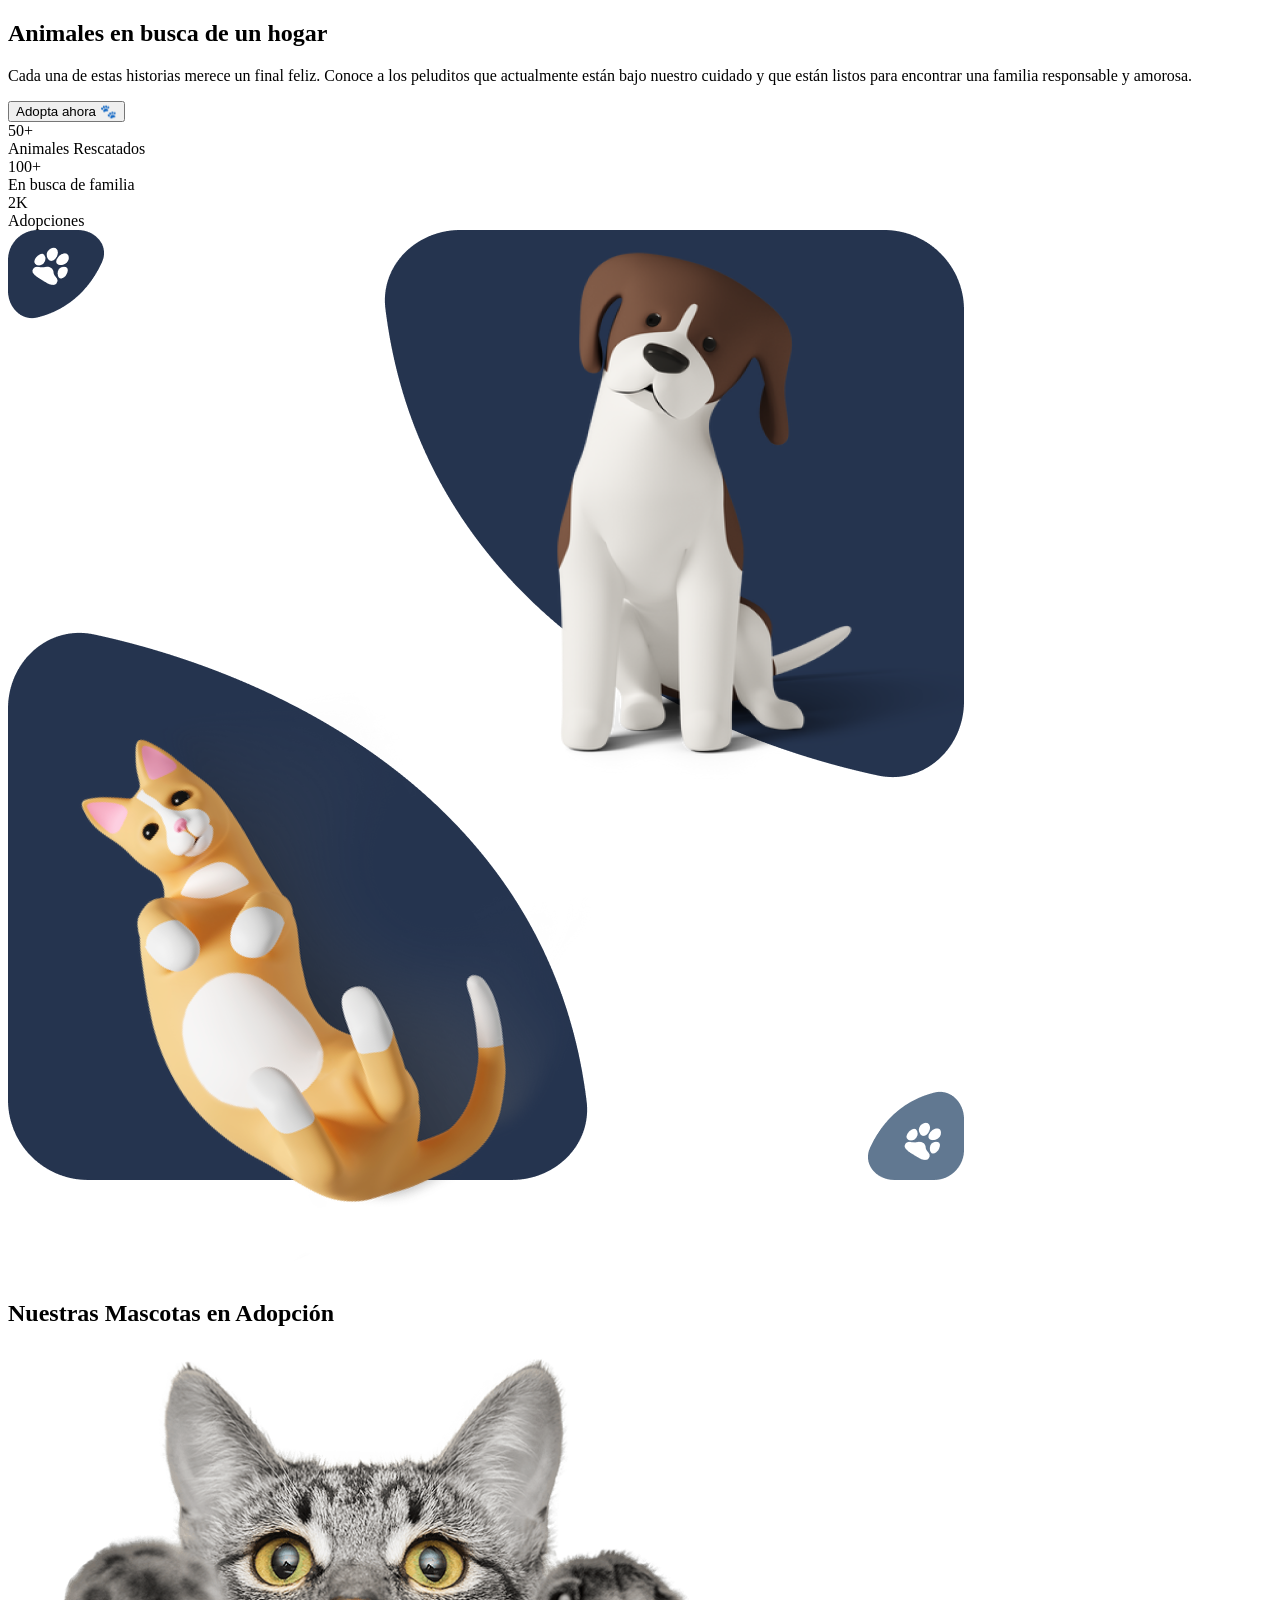
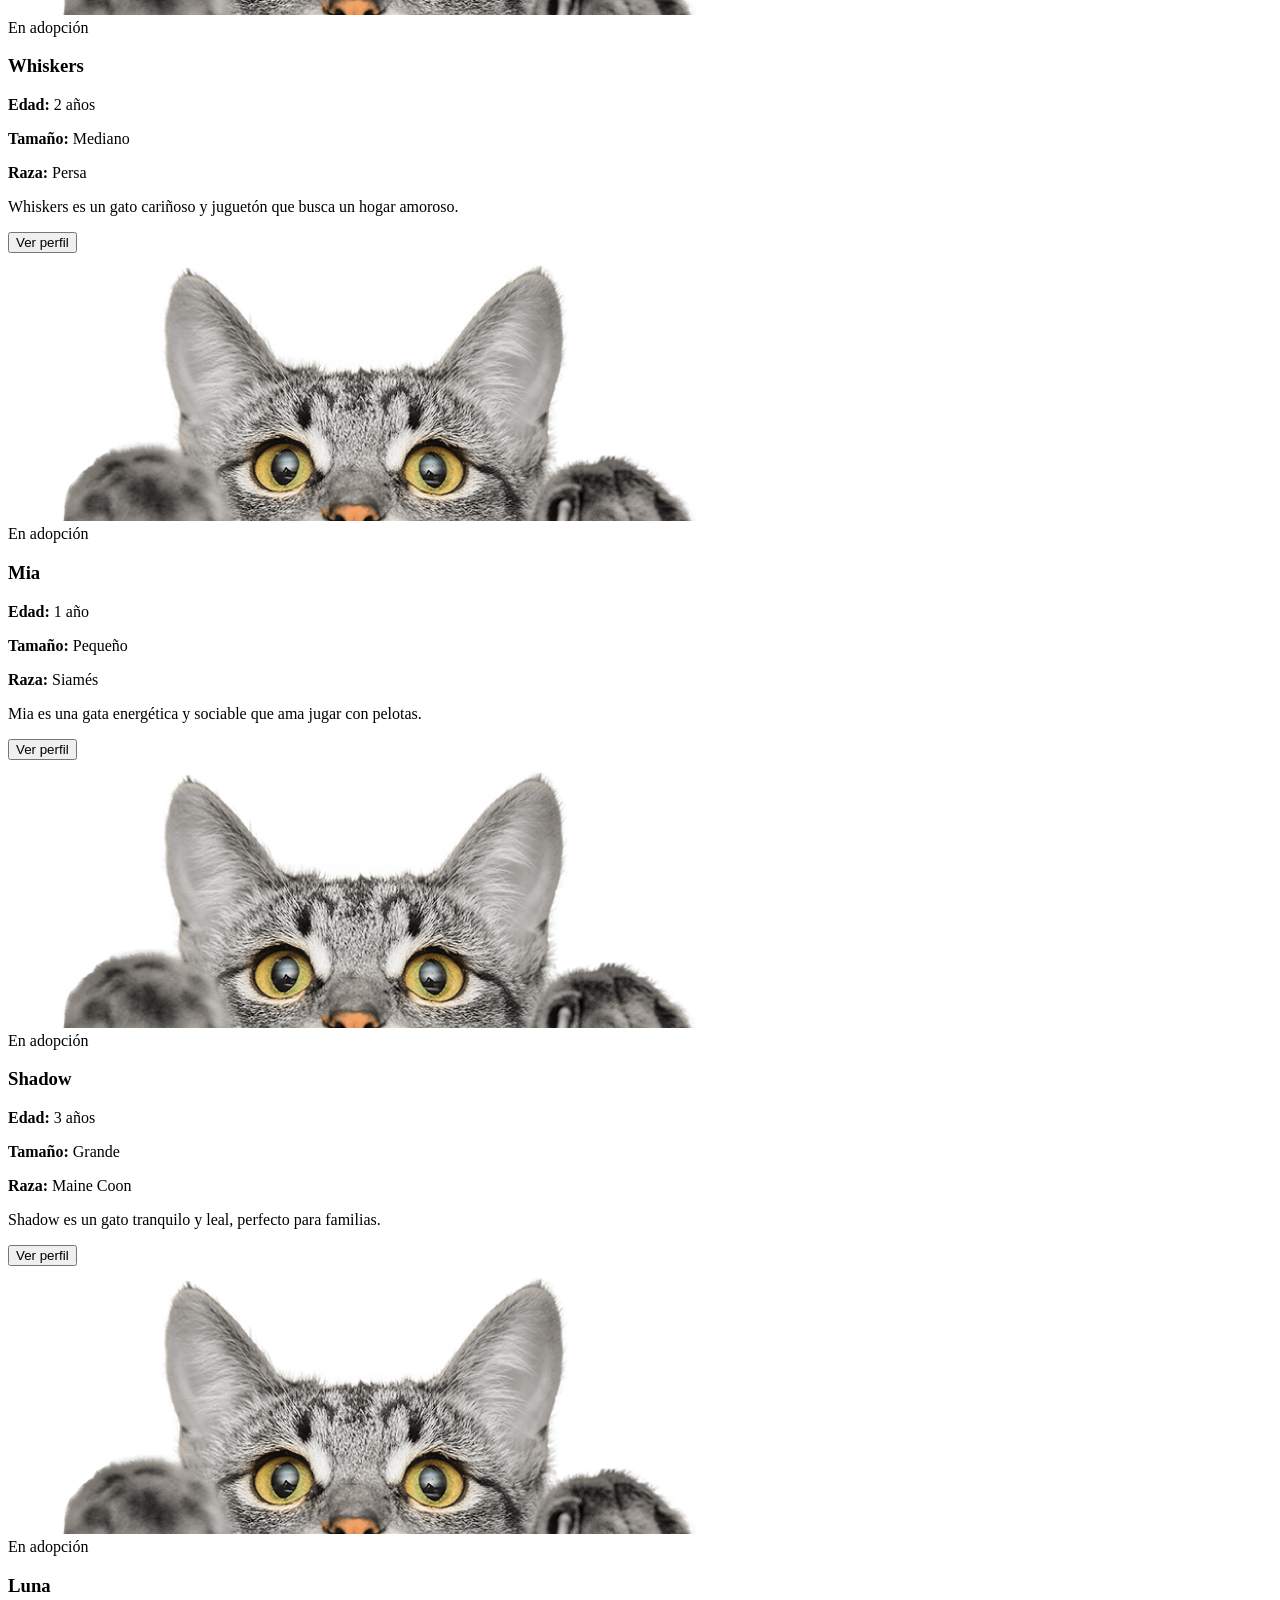
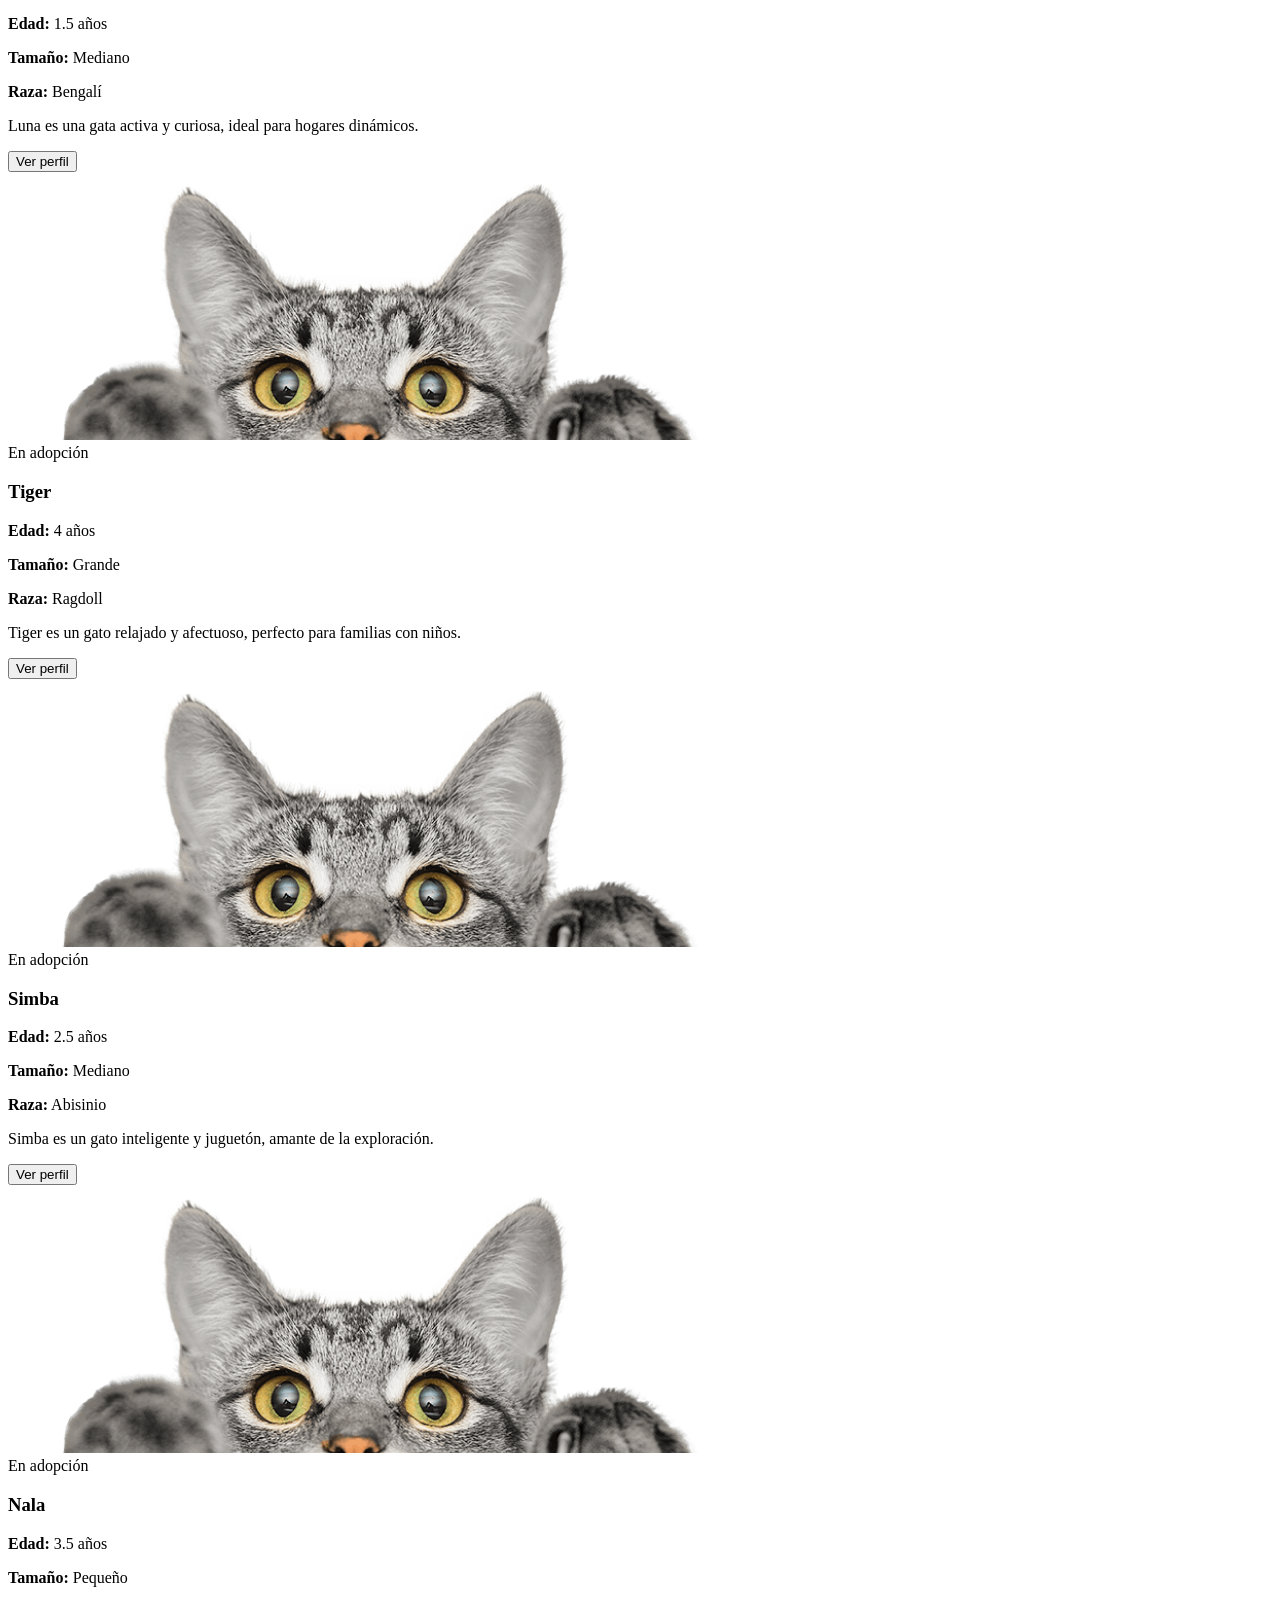
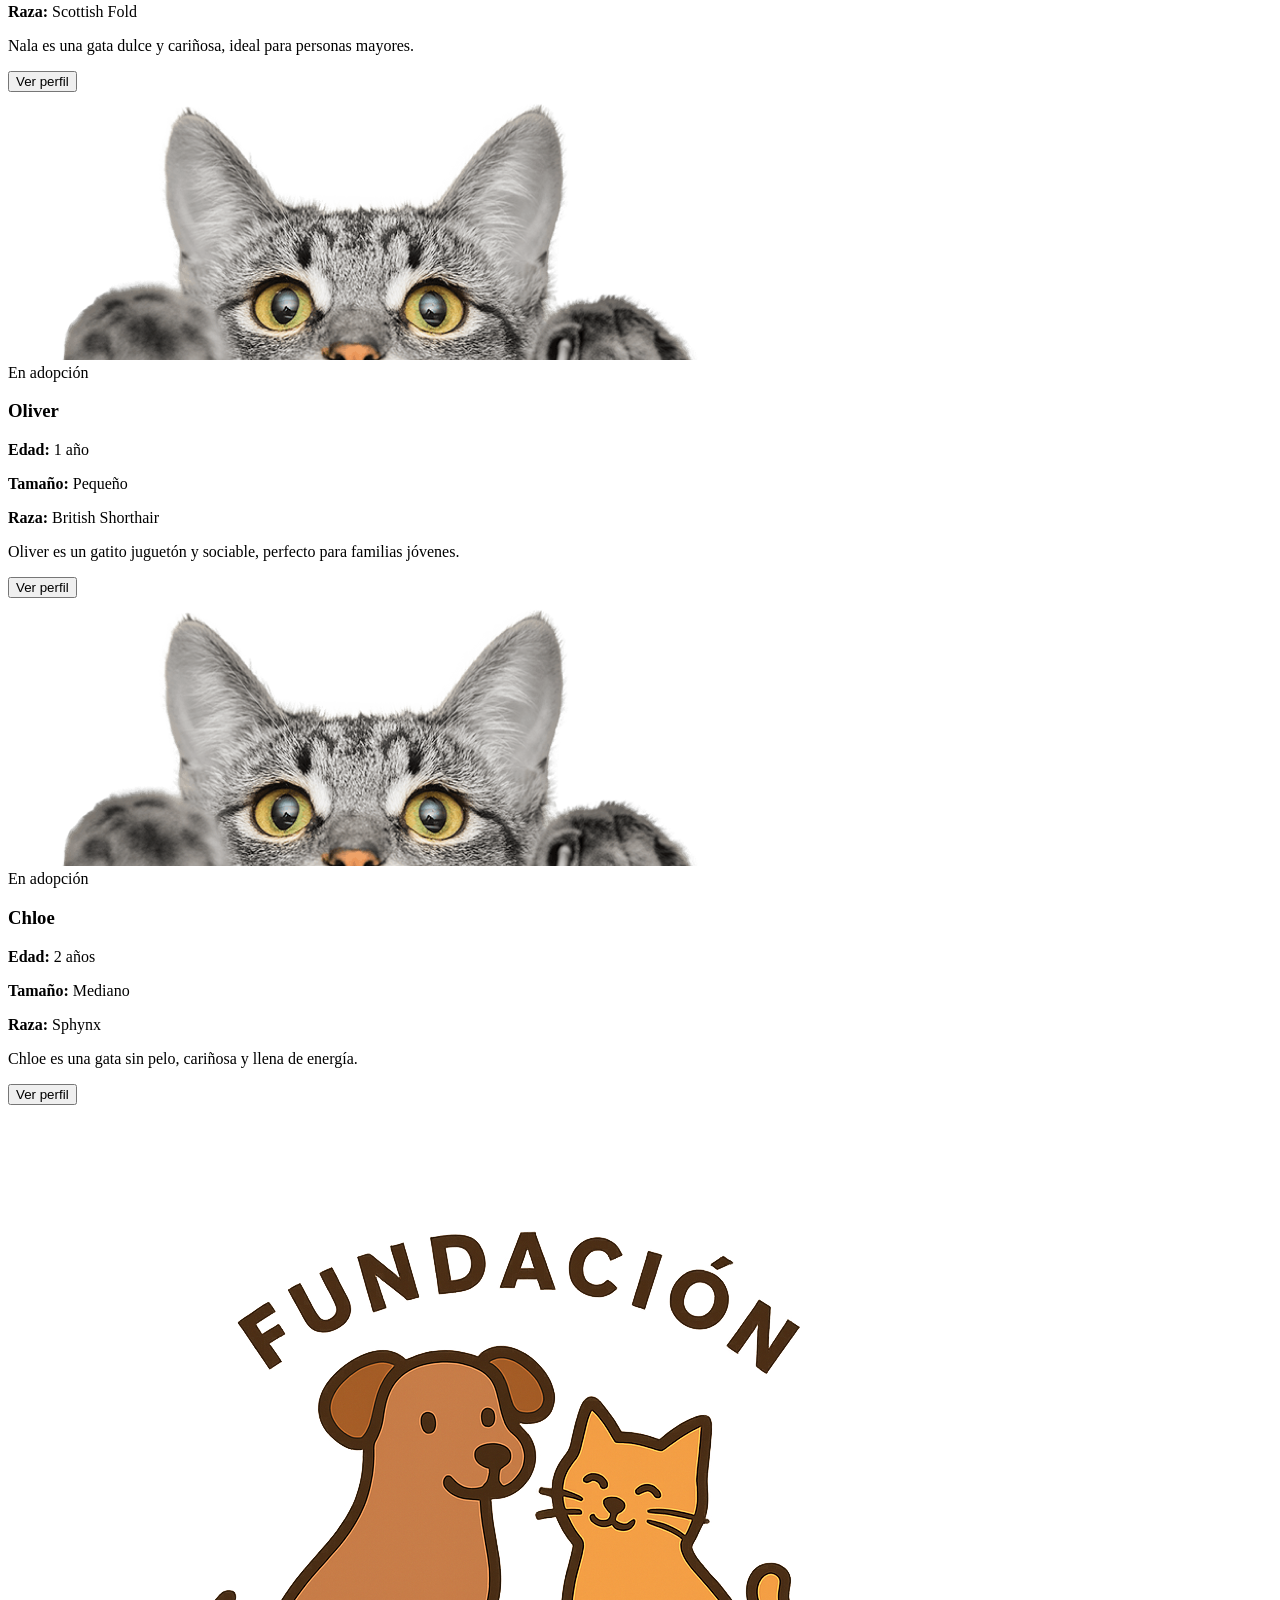
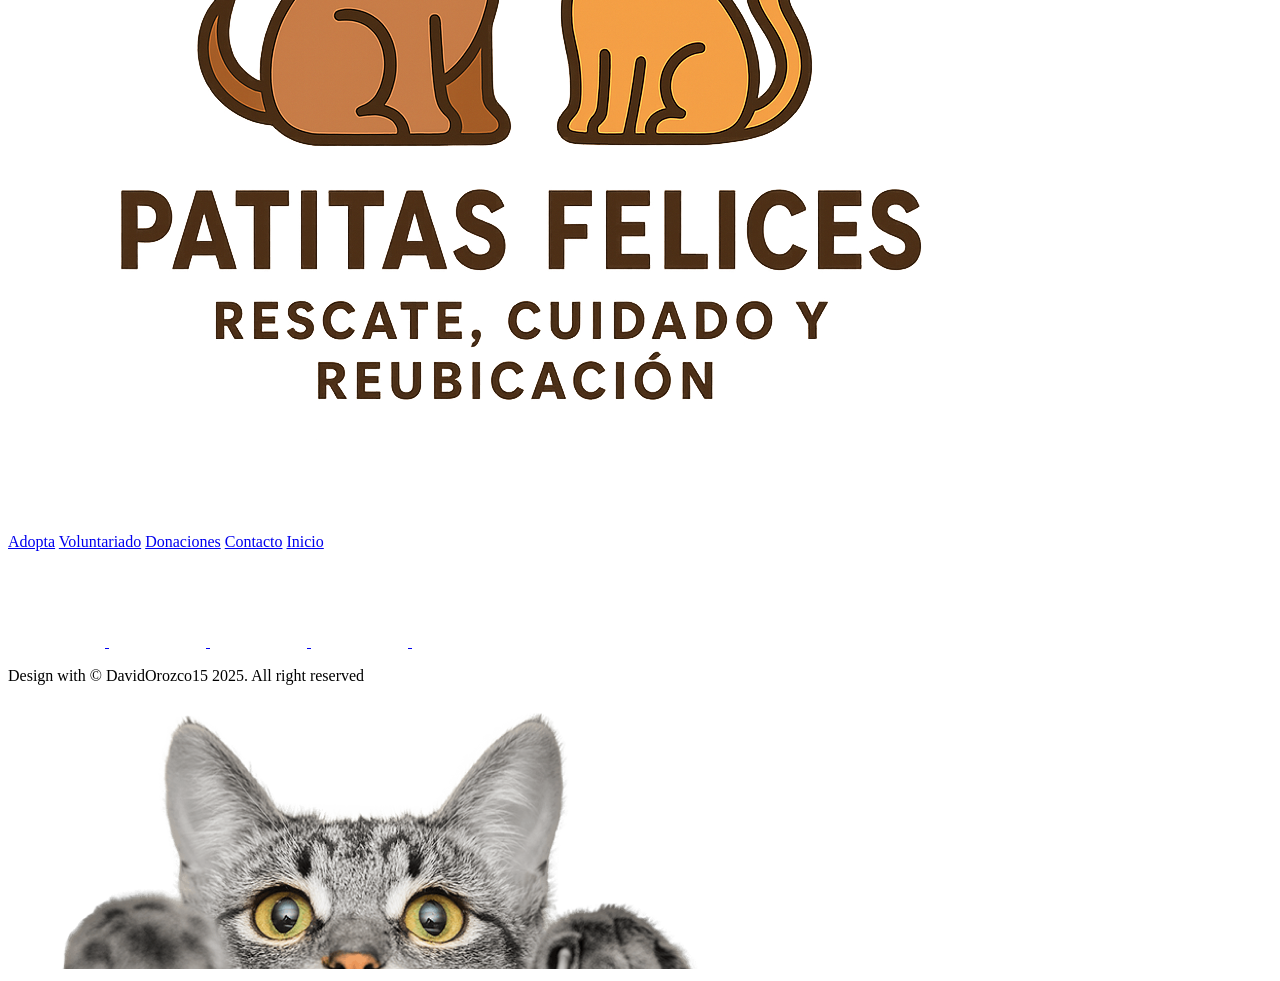
==== catalogo.html @ d8692f2d "feat: se realizo el catalogo.html" ====
<!DOCTYPE html>
<html lang="es">
<head>
    <meta charset="UTF-8">
    <meta name="viewport" content="width=device-width, initial-scale=1.0">
    <title>Catálogo de Mascotas - Patitas Felices</title>
    <link rel="preconnect" href="https://fonts.googleapis.com">
    <link rel="preconnect" href="https://fonts.gstatic.com" crossorigin>
    <link href="https://fonts.googleapis.com/css2?family=Luckiest+Guy&family=Raleway:wght@400;500;600;700&display=swap" rel="stylesheet">
    <link rel="stylesheet" href="css/catalogo.css">
    <link rel="stylesheet" href="css/tablet.css">
    <link rel="stylesheet" href="css/celular.css">
</head>
<body>
    <!-- CONTENIDO PRINCIPAL -->
    <main>
        <!-- SECCION INTRODUCTORIA -->
        <section class="seccion-intro">
            <div class="intro-container">
                <div class="intro-columna">
                    <h1>Animales en busca de un hogar</h1>
                    <p>Cada una de estas historias merece un final feliz. Conoce a los peluditos que actualmente están bajo nuestro cuidado y que están listos para encontrar una familia responsable y amorosa.</p>
                    <button class="btn-adoptar-ahora">Adopta ahora 🐾</button>
                    <div class="estadisticas">
                        <div class="estadistica">
                            <div class="numero">50+</div>
                            <div class="descripcion">Animales Rescatados</div>
                        </div>
                        <div class="estadistica">
                            <div class="numero">100+</div>
                            <div class="descripcion">En busca de familia</div>
                        </div>
                        <div class="estadistica">
                            <div class="numero">2K</div>
                            <div class="descripcion">Adopciones</div>
                        </div>
                    </div>
                </div>
                <div class="intro-columna">
                    <img src="img/gato-perro.png" alt="Gato y Perro">
                </div>
            </div>
        </section>

        <section class="seccion-catalogo">
            <div class="catalogo-container">
                <h1>Nuestras Mascotas en Adopción</h1>
                <div class="catalogo-grid">
                    <!-- Mascota 1 -->
                    <div class="mascota-card">
                        <div class="mascota-imagen">
                            <img src="img/gato-asomado.png" alt="Gato 1">
                            <div class="estado-adopcion">En adopción</div>
                        </div>
                        <div class="mascota-info">
                            <h3>Whiskers</h3>
                            <p><strong>Edad:</strong> 2 años</p>
                            <p><strong>Tamaño:</strong> Mediano</p>
                            <p><strong>Raza:</strong> Persa</p>
                            <p>Whiskers es un gato cariñoso y juguetón que busca un hogar amoroso.</p>
                            <button class="btn-adoptar">Ver perfil</button>
                        </div>
                    </div>
                    <!-- Mascota 2 -->
                    <div class="mascota-card">
                        <div class="mascota-imagen">
                            <img src="img/gato-asomado.png" alt="Gato 2">
                            <div class="estado-adopcion">En adopción</div>
                        </div>
                        <div class="mascota-info">
                            <h3>Mia</h3>
                            <p><strong>Edad:</strong> 1 año</p>
                            <p><strong>Tamaño:</strong> Pequeño</p>
                            <p><strong>Raza:</strong> Siamés</p>
                            <p>Mia es una gata energética y sociable que ama jugar con pelotas.</p>
                            <button class="btn-adoptar">Ver perfil</button>
                        </div>
                    </div>
                    <!-- Mascota 3 -->
                    <div class="mascota-card">
                        <div class="mascota-imagen">
                            <img src="img/gato-asomado.png" alt="Gato 3">
                            <div class="estado-adopcion">En adopción</div>
                        </div>
                        <div class="mascota-info">
                            <h3>Shadow</h3>
                            <p><strong>Edad:</strong> 3 años</p>
                            <p><strong>Tamaño:</strong> Grande</p>
                            <p><strong>Raza:</strong> Maine Coon</p>
                            <p>Shadow es un gato tranquilo y leal, perfecto para familias.</p>
                            <button class="btn-adoptar">Ver perfil</button>
                        </div>
                    </div>
                    <!-- Mascota 4 -->
                    <div class="mascota-card">
                        <div class="mascota-imagen">
                            <img src="img/gato-asomado.png" alt="Gato 4">
                            <div class="estado-adopcion">En adopción</div>
                        </div>
                        <div class="mascota-info">
                            <h3>Luna</h3>
                            <p><strong>Edad:</strong> 1.5 años</p>
                            <p><strong>Tamaño:</strong> Mediano</p>
                            <p><strong>Raza:</strong> Bengalí</p>
                            <p>Luna es una gata activa y curiosa, ideal para hogares dinámicos.</p>
                            <button class="btn-adoptar">Ver perfil</button>
                        </div>
                    </div>
                    <!-- Mascota 5 -->
                    <div class="mascota-card">
                        <div class="mascota-imagen">
                            <img src="img/gato-asomado.png" alt="Gato 5">
                            <div class="estado-adopcion">En adopción</div>
                        </div>
                        <div class="mascota-info">
                            <h3>Tiger</h3>
                            <p><strong>Edad:</strong> 4 años</p>
                            <p><strong>Tamaño:</strong> Grande</p>
                            <p><strong>Raza:</strong> Ragdoll</p>
                            <p>Tiger es un gato relajado y afectuoso, perfecto para familias con niños.</p>
                            <button class="btn-adoptar">Ver perfil</button>
                        </div>
                    </div>
                    <!-- Mascota 6 -->
                    <div class="mascota-card">
                        <div class="mascota-imagen">
                            <img src="img/gato-asomado.png" alt="Gato 6">
                            <div class="estado-adopcion">En adopción</div>
                        </div>
                        <div class="mascota-info">
                            <h3>Simba</h3>
                            <p><strong>Edad:</strong> 2.5 años</p>
                            <p><strong>Tamaño:</strong> Mediano</p>
                            <p><strong>Raza:</strong> Abisinio</p>
                            <p>Simba es un gato inteligente y juguetón, amante de la exploración.</p>
                            <button class="btn-adoptar">Ver perfil</button>
                        </div>
                    </div>
                    <!-- Mascota 7 -->
                    <div class="mascota-card">
                        <div class="mascota-imagen">
                            <img src="img/gato-asomado.png" alt="Gato 7">
                            <div class="estado-adopcion">En adopción</div>
                        </div>
                        <div class="mascota-info">
                            <h3>Nala</h3>
                            <p><strong>Edad:</strong> 3.5 años</p>
                            <p><strong>Tamaño:</strong> Pequeño</p>
                            <p><strong>Raza:</strong> Scottish Fold</p>
                            <p>Nala es una gata dulce y cariñosa, ideal para personas mayores.</p>
                            <button class="btn-adoptar">Ver perfil</button>
                        </div>
                    </div>
                    <!-- Mascota 8 -->
                    <div class="mascota-card">
                        <div class="mascota-imagen">
                            <img src="img/gato-asomado.png" alt="Gato 8">
                            <div class="estado-adopcion">En adopción</div>
                        </div>
                        <div class="mascota-info">
                            <h3>Oliver</h3>
                            <p><strong>Edad:</strong> 1 año</p>
                            <p><strong>Tamaño:</strong> Pequeño</p>
                            <p><strong>Raza:</strong> British Shorthair</p>
                            <p>Oliver es un gatito juguetón y sociable, perfecto para familias jóvenes.</p>
                            <button class="btn-adoptar">Ver perfil</button>
                        </div>
                    </div>
                    <!-- Mascota 9 -->
                    <div class="mascota-card">
                        <div class="mascota-imagen">
                            <img src="img/gato-asomado.png" alt="Gato 9">
                            <div class="estado-adopcion">En adopción</div>
                        </div>
                        <div class="mascota-info">
                            <h3>Chloe</h3>
                            <p><strong>Edad:</strong> 2 años</p>
                            <p><strong>Tamaño:</strong> Mediano</p>
                            <p><strong>Raza:</strong> Sphynx</p>
                            <p>Chloe es una gata sin pelo, cariñosa y llena de energía.</p>
                            <button class="btn-adoptar">Ver perfil</button>
                        </div>
                    </div>
                    <!-- Más mascotas pueden agregarse aquí -->
                </div>
            </div>
        </section>
    </main>

    <footer class="footer">
        <div class="footer-container">
            <!-- Columna 1: Logo en círculo blanco -->
            <div class="footer-columna1">
                <div class="footer-logo-circle">
                    <img src="img/logo.png" alt="Logo Fundación">
                </div>
            </div>

            <!-- Columna 2: Links de texto, redes sociales, copyright -->
            <div class="footer-columna2">
                <div class="footer-links">
                    <a href="#">Adopta</a>
                    <a href="#">Voluntariado</a>
                    <a href="#">Donaciones</a>
                    <a href="#">Contacto</a>
                    <a href="#">Inicio</a>
                </div>
                <div class="footer-redes">
                    <a href="#" class="red-social">
                        <img src="img/facebook.png" alt="Facebook">
                    </a>
                    <a href="#" class="red-social">
                        <img src="img/instagram.png" alt="Instagram">
                    </a>
                    <a href="#" class="red-social">
                        <img src="img/whatsapp.png" alt="WhatsApp">
                    </a>
                    <a href="#" class="red-social">
                        <img src="img/tiktok.png" alt="TikTok">
                    </a>
                    <a href="#" class="red-social">
                        <img src="img/x.png" alt="X (Twitter)">
                    </a>
                </div>
                <div class="footer-copyright">
                    <p>Design with © DavidOrozco15 2025. All right reserved</p>
                </div>
            </div>

            <!-- Columna 3: Imagen de gato asomándose -->
            <div class="footer-columna3">
                <img src="img/gato-asomado.png" alt="Gato asomándose">
            </div>
        </div>
    </footer>
</body>
</html>
---- css/tablet.css ----
/* ===========================
   RESPONSIVE – TABLET
   768px a 1199px
=========================== */
@media (max-width: 1024px) {

    /* CATALOGO */
    .catalogo-grid {
        grid-template-columns: repeat(2, 1fr);
        gap: 20px;
    }

    .catalogo-container {
        padding: 30px;
    }

    .catalogo-container h1 {
        font-size: 36px;
        margin-bottom: 30px;
    }

    .mascota-card {
        max-width: 100%;
    }

    .mascota-imagen {
        height: 160px;
    }

    .mascota-info {
        padding: 15px;
    }

    .mascota-info h3 {
        font-size: 18px;
    }

    .mascota-info p {
        font-size: 13px;
    }

    .btn-adoptar {
        padding: 8px;
        font-size: 13px;
    }

    /* SECCION INTRO */
    .intro-columna img {
        display: none;
    }

    /* HEADER CONTACTO */
    .header-contacto {
        padding: 8px 0;
    }

    .header-container {
        padding: 0 15px;
    }

    .header-logo img {
        width: 120px;
    }

    .header-nav {
        gap: 12px;
    }

    .header-btn {
        font-size: 13px;
        padding: 7px 14px;
    }

    /* SECCION CONTACTO */
    .seccion-contacto {
        padding: 40px 0;
    }

    .contacto-container {
        grid-template-columns: 1fr;
        gap: 30px;
        padding: 0 20px;
    }

    .contacto-tarjeta {
        height: 400px;
    }

    .contacto-formulario {
        padding: 30px;
        height: auto;
    }

    .form-row {
        flex-direction: column;
        gap: 0;
    }

    .contacto-formulario h1 {
        font-size: 32px;
        margin-bottom: 25px;
    }

    .contacto-bottom-row {
        flex-direction: column;
        gap: 20px;
        align-items: flex-start;
    }

    .redes-seleccionadas {
        justify-content: flex-start;
    }

    .btn-enviar {
        width: 100%;
        margin-top: 0;
    }

    /* HERO */
    .hero {
        padding: 40px 0;
        height: auto;
        /* Se adapta al contenido */
    }

    .hero-container {
        max-width: 900px;
        /* Reduce el ancho */
        height: auto;
        /* Evita desbordes */
        padding: 0 20px;
        gap: 20px;
        /* Menos espacio entre columnas */
    }

    /* COLUMNA IZQUIERDA */
    .hero-ellipse {
        width: 330px;
        height: 330px;
    }

    .hero-ellipse img {
        width: 80%;
    }

    /* COLUMNA DERECHA */
    .hero-right {
        margin-top: 0;
        /* Esto evita que se salga */
        gap: 12px;
    }

    .hero-logo {
        width: 260px;
    }

    .hero-slogan {
        font-size: 26px;
    }

    .hero-btn {
        font-size: 16px;
        padding: 10px 22px;
        height: auto;
        margin-top: 10px;
    }

    /* SECCION 2 - DÍAS LLENOS DE PATITAS */
    .seccion-dias {
        padding: 15px 0;
    }

    .seccion-dias-container {
        max-width: 900px;
        padding: 0 20px;
        gap: 20px;
    }

    /* COLUMNA 1 - TEXTO */
    .dias-texto {
        padding: 40px 20px;
        max-width: 280px;
    }

    .dias-texto h2 {
        font-size: 28px;
        margin-bottom: 15px;
    }

    .dias-texto p {
        font-size: 14px;
        line-height: 1.5;
    }

    /* COLUMNA 2 - CARRUSEL */
    .contenedor-carrusel {
        gap: 12px;
    }

    .columna-1,
    .columna-2 {
        width: 48%;
        height: 380px;
    }

    .carrusel {
        gap: 8px;
    }

    .carrusel img {
        height: 150px;
    }

    /* SECCION 3 - SOMOS */
    .seccion-somos {
        padding: 20px 0;
    }

    .seccion-somos-container {
        padding: 0 20px;
        gap: 30px;
    }

    .somos-texto p {
        font-size: 22px;
    }

    .animales-destacados {
        grid-template-columns: repeat(5, 1fr);
        gap: 15px;
    }

    .animal-card {
        width: 60px;
        height: 60px;
    }

    .acciones-botones {
        grid-template-columns: repeat(2, 1fr);
        gap: 15px;
        max-width: 500px;
    }

    .boton-accion img {
        width: 180px;
    }

    /* SECCION 4 - MISIÓN-VISIÓN */
    .seccion-mision-vision {
        padding: 80px 0;
    }

    .seccion-mision-vision-container {
        max-width: 1100px;
        grid-template-columns: 1fr;
        padding: 0 20px;
        gap: 20px;
    }

.mision-texto, .vision-texto {
    padding: 30px 15px;
    max-width: 350px;
    justify-self: center;
}

.mision-texto h2, .vision-texto h2 {
    font-size: 24px;
    margin-bottom: 12px;
}

.mision-texto p, .vision-texto p {
    font-size: 13px;
    line-height: 1.4;
}

/* SECCION GALERIA */
.seccion-galeria {
    padding: 60px 0;
}

.galeria-container {
    max-width: 1100px;
    padding: 0 20px;
    gap: 15px;
}

.galeria-izquierda img,
.galeria-derecha img {
    border-radius: 8px;
}

/* FOOTER */
.footer {
    padding: 40px 0;
}

.footer-container {
    max-width: 1100px;
    grid-template-columns: 1fr 2fr 1fr;
    gap: 30px;
    padding: 0 20px;
}

.footer-logo-circle {
    width: 120px;
    height: 120px;
}

.footer-logo-circle img {
    width: 80px;
}

.footer-links {
    grid-template-columns: repeat(2, 1fr);
    gap: 15px;
}

.footer-links a {
    font-size: 14px;
}

.footer-redes {
    gap: 15px;
}

.red-social {
    width: 35px;
    height: 35px;
}

.footer-copyright p {
    font-size: 12px;
}

.footer-columna3 img {
    width: 150px;
}

}
---- css/celular.css ----
/* ===========================
   RESPONSIVE – MOBILE
   0px a 767px
=========================== */
@media (max-width: 767px) {

    /* CATALOGO */
    .catalogo-grid {
        grid-template-columns: 1fr;
        gap: 15px;
    }

    .catalogo-container {
        padding: 20px;
    }

    .catalogo-container h1 {
        font-size: 28px;
        margin-bottom: 20px;
    }

    .mascota-card {
        max-width: 100%;
    }

    .mascota-imagen {
        height: 140px;
    }

    .mascota-info {
        padding: 12px;
    }

    .mascota-info h3 {
        font-size: 16px;
    }

    .mascota-info p {
        font-size: 12px;
    }

    .btn-adoptar {
        padding: 6px;
        font-size: 12px;
    }

    /* SECCION INTRO */
    .intro-columna img {
        display: none;
    }

    /* HEADER CONTACTO */
    .header-contacto {
        padding: 6px 0;
    }

    .header-container {
        padding: 0 10px;
        flex-direction: column;
        gap: 8px;
    }

    .header-logo img {
        width: 120px;
    }

    .header-nav {
        gap: 10px;
    }

    .header-btn {
        font-size: 12px;
        padding: 6px 12px;
    }

    /* SECCION CONTACTO */
    .seccion-contacto {
        padding: 30px 0;
    }

    .contacto-container {
        grid-template-columns: 1fr;
        gap: 20px;
        padding: 0 10px;
    }

    .contacto-tarjeta {
        height: 300px;
    }

    .contacto-formulario {
        padding: 20px;
        height: auto;
    }

    .form-row {
        flex-direction: column;
        gap: 0;
    }

    .contacto-formulario h1 {
        font-size: 24px;
        margin-bottom: 20px;
    }

    .contacto-bottom-row {
        flex-direction: column;
        gap: 20px;
        align-items: flex-start;
    }

    .redes-seleccionadas {
        justify-content: flex-start;
    }

    .btn-enviar {
        width: 100%;
        margin-top: 0;
    }

    .redes-sociales {
        gap: 10px;
    }

    .red-social {
        width: 30px;
        height: 30px;
    }

    /* HERO */
    .hero {
        padding: 30px 0;
        height: auto;
    }

    .hero-container {
        grid-template-columns: 1fr;
        /* Cambia a UNA columna */
        text-align: center;
        padding: 0 15px;
        gap: 30px;
        height: auto;
    }

    /* COLUMNA IZQUIERDA */
    .hero-ellipse {
        width: 230px;
        height: 230px;
        margin: 0 auto;
    }

    .hero-ellipse img {
        width: 65%;
    }

    /* COLUMNA DERECHA */
    .hero-right {
        margin-top: 0;
        /* No empujamos nada */
        align-items: center;
        gap: 10px;
    }

    .hero-logo {
        width: 220px;
    }

    .hero-slogan {
        font-size: 22px;
        padding: 0 10px;
    }

    .hero-btn {
        font-size: 16px;
        padding: 10px 20px;
        margin-top: 10px;
        width: auto;
    }

    /* SECCION 2 - DÍAS LLENOS DE PATITAS */
    .seccion-dias {
        padding: 15px 0;
    }

    .seccion-dias-container {
        grid-template-columns: 1fr;
        /* Cambia a UNA columna */
        padding: 0 15px;
        gap: 20px;
        text-align: center;
    }

    /* COLUMNA 1 - TEXTO */
    .dias-texto {
        padding: 35px 15px;
        max-width: 100%;
        margin: 0;
    }

    .dias-texto h2 {
        font-size: 24px;
        margin-bottom: 12px;
    }

    .dias-texto p {
        font-size: 13px;
        line-height: 1.5;
    }

    /* COLUMNA 2 - CARRUSEL */
    .contenedor-carrusel {
        width: 100%;
        gap: 10px;
    }

    .columna-1,
    .columna-2 {
        width: 48%;
        height: 280px;
    }

    .carrusel {
        gap: 6px;
    }

    .carrusel img {
        height: 110px;
    }

    /* SECCION 3 - SOMOS */
    .seccion-somos {
        padding: 15px 0;
    }

    .seccion-somos-container {
        padding: 0 15px;
        gap: 20px;
    }

    .somos-texto p {
        font-size: 18px;
        line-height: 1.6;
    }

    .animales-destacados {
        grid-template-columns: repeat(5, 1fr);
        gap: 10px;
    }

    .animal-card {
        width: 50px;
        height: 50px;
    }

    .acciones-botones {
        grid-template-columns: repeat(2, 1fr);
        gap: 10px;
        max-width: 400px;
    }

    .boton-accion img {
        width: 120px;
    }

    /* SECCION 4 - MISIÓN-VISIÓN */
    .seccion-mision-vision {
        padding: 60px 0;
    }

    .seccion-mision-vision-container {
        max-width: 100%;
        grid-template-columns: 1fr;
        padding: 0 15px;
        gap: 20px;
    }

.mision-texto, .vision-texto {
    padding: 25px 10px;
    max-width: 85%;
    justify-self: center;
}

.mision-texto h2, .vision-texto h2 {
    font-size: 20px;
    margin-bottom: 10px;
}

.mision-texto p, .vision-texto p {
    font-size: 12px;
    line-height: 1.3;
}

/* SECCION GALERIA */
.seccion-galeria {
    padding: 40px 0;
}

.galeria-container {
    max-width: 100%;
    grid-template-columns: 1fr;
    padding: 0 15px;
    gap: 15px;
}

.galeria-izquierda img,
.galeria-derecha img {
    border-radius: 6px;
}

/* FOOTER */
.footer {
    padding: 20px 0 10px 0;
}

.footer-container {
    max-width: 100%;
    grid-template-columns: 1fr;
    gap: 20px;
    padding: 0 15px 30px 15px;
}

.footer-columna1 {
    order: 1;
    justify-content: center;
}

.footer-columna2 {
    order: 2;
    gap: 20px;
}

.footer-columna3 {
    order: 3;
}

.footer-logo-circle {
    width: 80px;
    height: 80px;
}

.footer-logo-circle img {
    width: 50px;
}

.footer-links {
    display: flex;
    flex-wrap: wrap;
    justify-content: center;
    gap: 10px;
}

.footer-links a {
    font-size: 11px;
}

.footer-redes {
    gap: 15px;
}

.red-social {
    width: 35px;
    height: 35px;
}

.footer-copyright p {
    font-size: 10px;
}

.footer-columna3 {
    position: absolute;
    right: 15px;
    bottom: 0;
}

.footer-columna3 img {
    width: 100px;
}

}
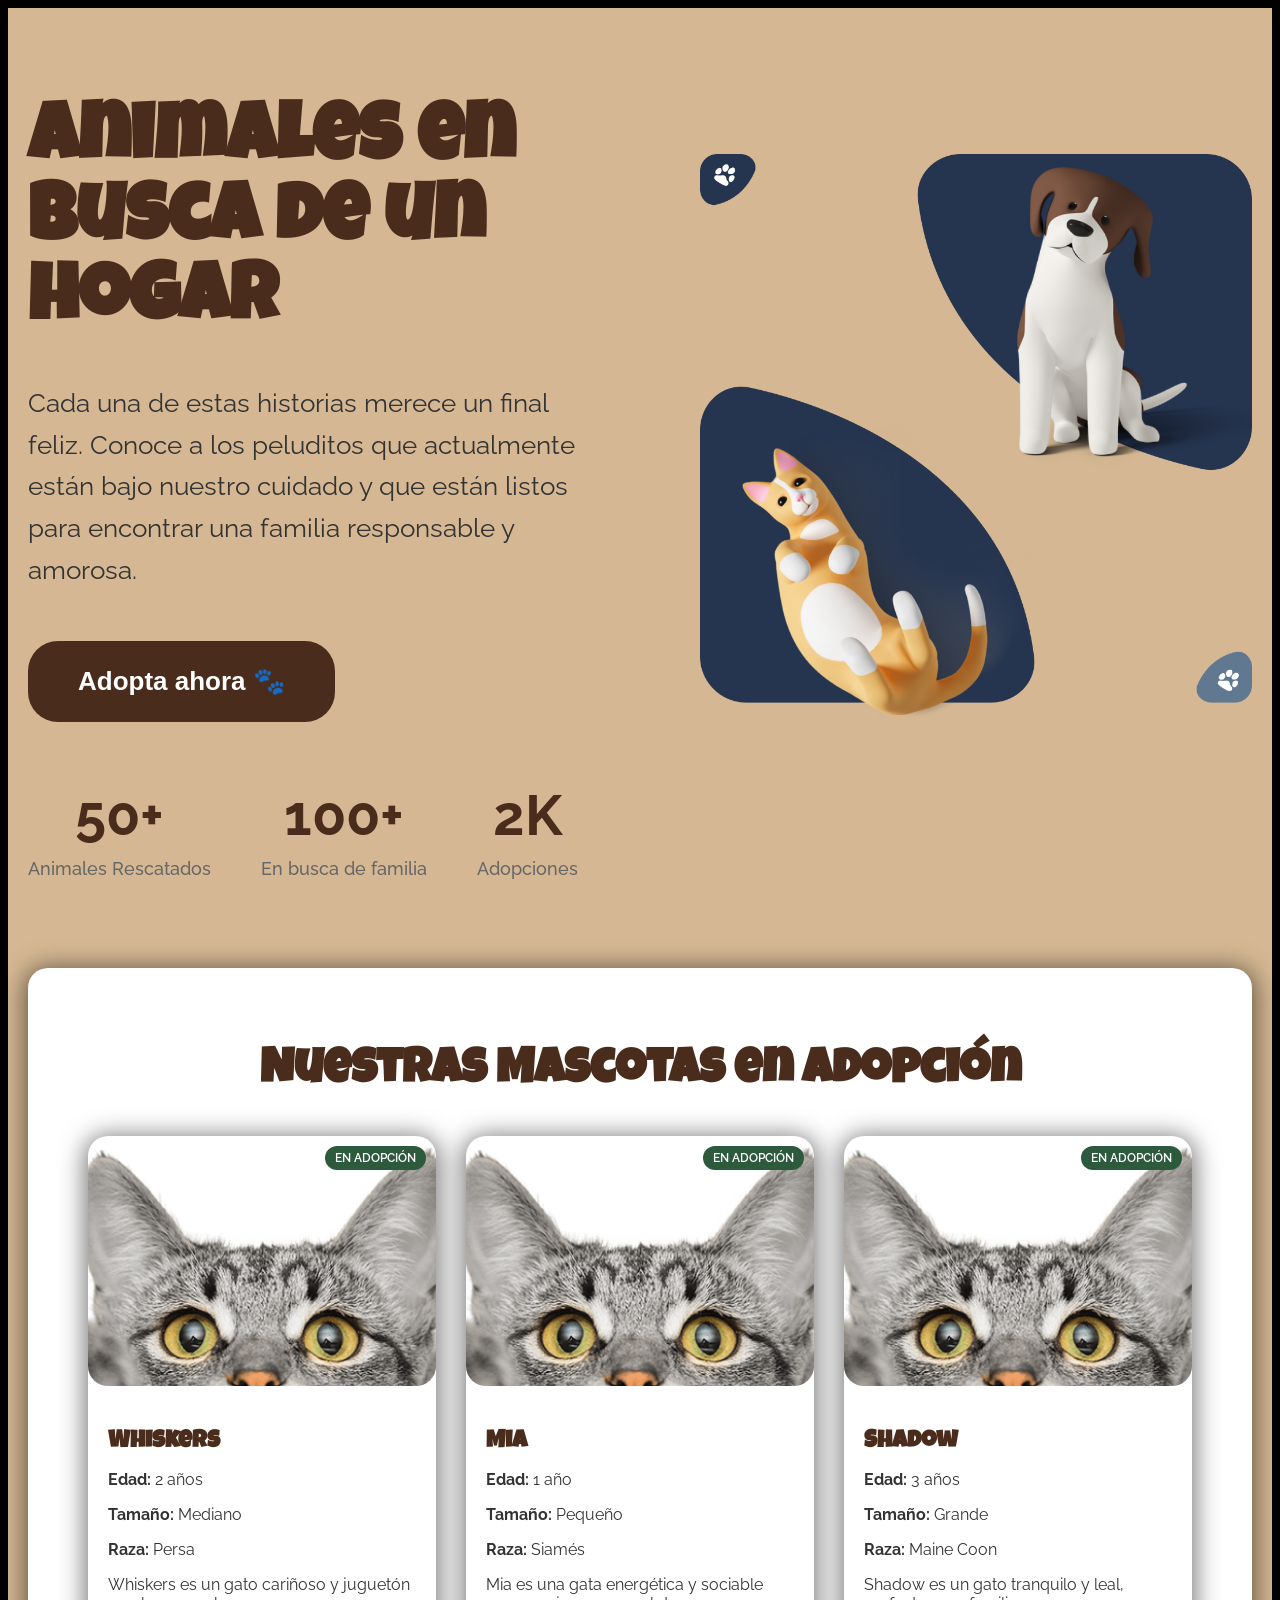
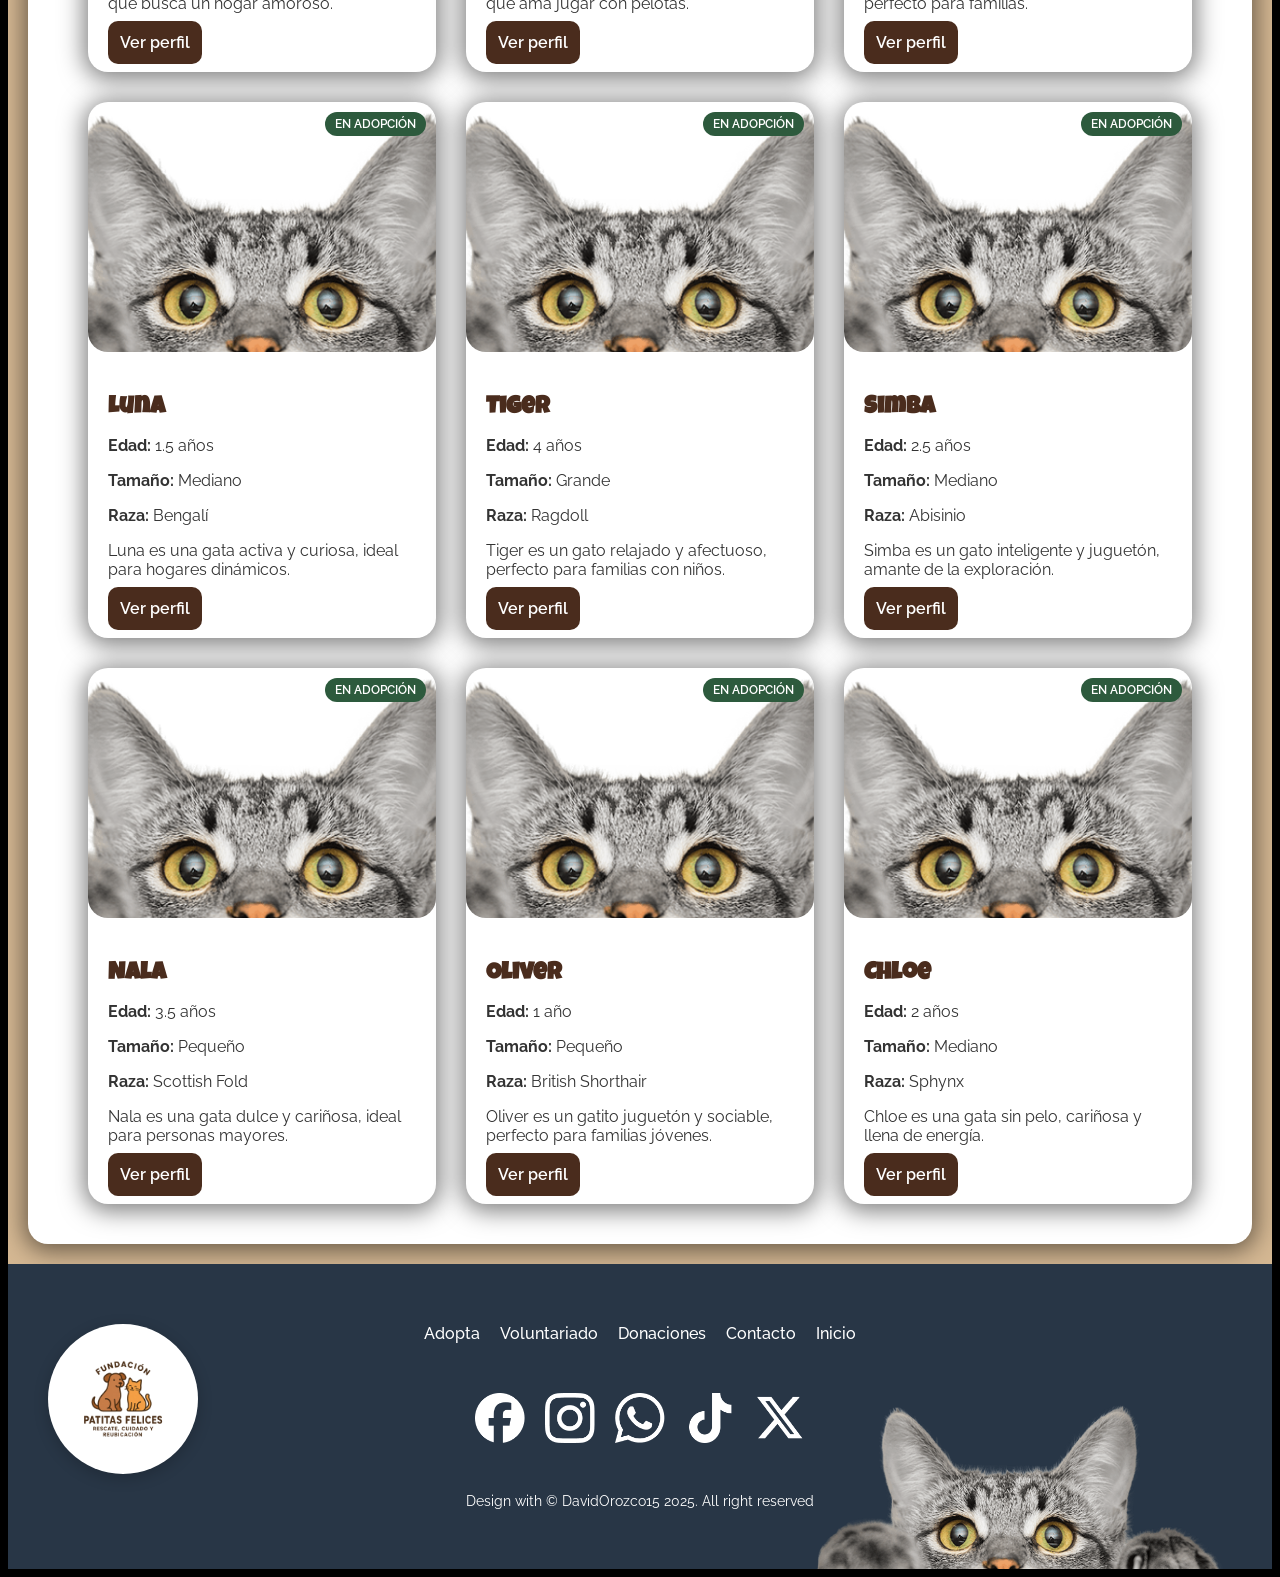
==== commit a5dc3407: "feat: se realizo el pop up" ====
--- a/catalogo.html
+++ b/catalogo.html
@@ -1,16 +1,19 @@
 <!DOCTYPE html>
 <html lang="es">
+
 <head>
     <meta charset="UTF-8">
     <meta name="viewport" content="width=device-width, initial-scale=1.0">
     <title>Catálogo de Mascotas - Patitas Felices</title>
     <link rel="preconnect" href="https://fonts.googleapis.com">
     <link rel="preconnect" href="https://fonts.gstatic.com" crossorigin>
-    <link href="https://fonts.googleapis.com/css2?family=Luckiest+Guy&family=Raleway:wght@400;500;600;700&display=swap" rel="stylesheet">
+    <link href="https://fonts.googleapis.com/css2?family=Luckiest+Guy&family=Raleway:wght@400;500;600;700&display=swap"
+        rel="stylesheet">
     <link rel="stylesheet" href="css/catalogo.css">
     <link rel="stylesheet" href="css/tablet.css">
     <link rel="stylesheet" href="css/celular.css">
 </head>
+
 <body>
     <!-- CONTENIDO PRINCIPAL -->
     <main>
@@ -19,7 +22,8 @@
             <div class="intro-container">
                 <div class="intro-columna">
                     <h1>Animales en busca de un hogar</h1>
-                    <p>Cada una de estas historias merece un final feliz. Conoce a los peluditos que actualmente están bajo nuestro cuidado y que están listos para encontrar una familia responsable y amorosa.</p>
+                    <p>Cada una de estas historias merece un final feliz. Conoce a los peluditos que actualmente están
+                        bajo nuestro cuidado y que están listos para encontrar una familia responsable y amorosa.</p>
                     <button class="btn-adoptar-ahora">Adopta ahora 🐾</button>
                     <div class="estadisticas">
                         <div class="estadistica">
@@ -58,7 +62,7 @@
                             <p><strong>Tamaño:</strong> Mediano</p>
                             <p><strong>Raza:</strong> Persa</p>
                             <p>Whiskers es un gato cariñoso y juguetón que busca un hogar amoroso.</p>
-                            <button class="btn-adoptar">Ver perfil</button>
+                            <label for="modal-toggle-1" class="btn-adoptar">Ver perfil</label>
                         </div>
                     </div>
                     <!-- Mascota 2 -->
@@ -73,7 +77,8 @@
                             <p><strong>Tamaño:</strong> Pequeño</p>
                             <p><strong>Raza:</strong> Siamés</p>
                             <p>Mia es una gata energética y sociable que ama jugar con pelotas.</p>
-                            <button class="btn-adoptar">Ver perfil</button>
+                            <label for="modal-toggle" class="btn-adoptar">Ver perfil</label>
+
                         </div>
                     </div>
                     <!-- Mascota 3 -->
@@ -88,7 +93,8 @@
                             <p><strong>Tamaño:</strong> Grande</p>
                             <p><strong>Raza:</strong> Maine Coon</p>
                             <p>Shadow es un gato tranquilo y leal, perfecto para familias.</p>
-                            <button class="btn-adoptar">Ver perfil</button>
+                            <label for="modal-toggle" class="btn-adoptar">Ver perfil</label>
+
                         </div>
                     </div>
                     <!-- Mascota 4 -->
@@ -103,7 +109,8 @@
                             <p><strong>Tamaño:</strong> Mediano</p>
                             <p><strong>Raza:</strong> Bengalí</p>
                             <p>Luna es una gata activa y curiosa, ideal para hogares dinámicos.</p>
-                            <button class="btn-adoptar">Ver perfil</button>
+                            <label for="modal-toggle" class="btn-adoptar">Ver perfil</label>
+
                         </div>
                     </div>
                     <!-- Mascota 5 -->
@@ -118,7 +125,8 @@
                             <p><strong>Tamaño:</strong> Grande</p>
                             <p><strong>Raza:</strong> Ragdoll</p>
                             <p>Tiger es un gato relajado y afectuoso, perfecto para familias con niños.</p>
-                            <button class="btn-adoptar">Ver perfil</button>
+                            <label for="modal-toggle" class="btn-adoptar">Ver perfil</label>
+
                         </div>
                     </div>
                     <!-- Mascota 6 -->
@@ -133,7 +141,8 @@
                             <p><strong>Tamaño:</strong> Mediano</p>
                             <p><strong>Raza:</strong> Abisinio</p>
                             <p>Simba es un gato inteligente y juguetón, amante de la exploración.</p>
-                            <button class="btn-adoptar">Ver perfil</button>
+                            <label for="modal-toggle" class="btn-adoptar">Ver perfil</label>
+
                         </div>
                     </div>
                     <!-- Mascota 7 -->
@@ -148,7 +157,8 @@
                             <p><strong>Tamaño:</strong> Pequeño</p>
                             <p><strong>Raza:</strong> Scottish Fold</p>
                             <p>Nala es una gata dulce y cariñosa, ideal para personas mayores.</p>
-                            <button class="btn-adoptar">Ver perfil</button>
+                            <label for="modal-toggle" class="btn-adoptar">Ver perfil</label>
+
                         </div>
                     </div>
                     <!-- Mascota 8 -->
@@ -163,7 +173,8 @@
                             <p><strong>Tamaño:</strong> Pequeño</p>
                             <p><strong>Raza:</strong> British Shorthair</p>
                             <p>Oliver es un gatito juguetón y sociable, perfecto para familias jóvenes.</p>
-                            <button class="btn-adoptar">Ver perfil</button>
+                            <label for="modal-toggle" class="btn-adoptar">Ver perfil</label>
+
                         </div>
                     </div>
                     <!-- Mascota 9 -->
@@ -178,13 +189,42 @@
                             <p><strong>Tamaño:</strong> Mediano</p>
                             <p><strong>Raza:</strong> Sphynx</p>
                             <p>Chloe es una gata sin pelo, cariñosa y llena de energía.</p>
-                            <button class="btn-adoptar">Ver perfil</button>
+                            <label for="modal-toggle" class="btn-adoptar">Ver perfil</label>
+
                         </div>
                     </div>
                     <!-- Más mascotas pueden agregarse aquí -->
                 </div>
             </div>
         </section>
+        <!-- MODAL PARA WHISKERS -->
+        <input type="checkbox" id="modal-toggle-1" class="modal-toggle">
+        <div class="modal">
+            <div class="modal-content">
+                <label for="modal-toggle-1" class="close">&times;</label>
+                <div class="modal-body">
+                    <div class="modal-image">
+                        <img src="img/gato-asomado.png" alt="Whiskers">
+                    </div>
+                    <div class="modal-text">
+                        <h2>Whiskers</h2>
+                        <p><strong>Edad:</strong> 2 años | <strong>Sexo:</strong> Macho | <strong>Tamaño:</strong> Mediano</p>
+                        <p><strong>Raza:</strong> Persa | <strong>Estado:</strong> En adopción</p>
+                        <h3>Historia</h3>
+                        <p>Whiskers fue encontrado abandonado en una calle lluviosa. Después de ser rescatado, ha mostrado una personalidad cariñosa y juguetona, adaptándose rápidamente a la vida en el refugio.</p>
+                        <h3>Salud</h3>
+                        <p>Completamente vacunado, desparasitado y esterilizado. Salud excelente, sin problemas médicos conocidos.</p>
+                        <h3>Comportamiento</h3>
+                        <p>Muy sociable con humanos y otros animales. Le encanta jugar con juguetes y recibir caricias. Ideal para familias con niños o parejas.</p>
+                        <div class="modal-buttons">
+                            <label for="modal-toggle-1" class="btn-cancelar">Cancelar</label>
+                            <button class="btn-solicitar">Solicitar Adopción</button>
+                        </div>
+                    </div>
+                </div>
+            </div>
+        </div>
+
     </main>
 
     <footer class="footer">
@@ -234,4 +274,5 @@
         </div>
     </footer>
 </body>
-</html>+
+</html>
--- a/css/catalogo.css
+++ b/css/catalogo.css
@@ -0,0 +1,479 @@
+/* Texto general */
+body {
+    font-family: 'Raleway', sans-serif;
+    min-width: 320px;
+    background-color: black;
+    /* Límite mínimo global */
+}
+
+/* SECCION INTRODUCTORIA */
+.seccion-intro {
+    width: 100%;
+    height: 100vh;
+    background: #D5B893;
+    display: flex;
+    justify-content: center;
+    align-items: center;
+}
+
+.intro-container {
+    max-width: 1600px;
+    width: 100%;
+    display: grid;
+    grid-template-columns: 1fr 1fr;
+    gap: 120px;
+    align-items: center;
+    padding: 0 20px;
+}
+
+.intro-columna h1 {
+    font-size: 80px;
+    margin-bottom: 40px;
+    color: #4A2C1D;
+    font-family: 'Luckiest Guy', cursive;
+}
+
+.intro-columna p {
+    font-size: 26px;
+    line-height: 1.6;
+    color: #333;
+    margin-bottom: 50px;
+}
+
+.btn-adoptar-ahora {
+    background-color: #4A2C1D;
+    color: white;
+    padding: 25px 50px;
+    border: none;
+    border-radius: 30px;
+    font-size: 26px;
+    font-weight: 600;
+    cursor: pointer;
+    transition: background-color 0.3s ease;
+    margin-bottom: 60px;
+}
+
+.btn-adoptar-ahora:hover {
+    background-color: #6B3D2A;
+}
+
+.estadisticas {
+    display: flex;
+    gap: 50px;
+    justify-content: flex-start;
+}
+
+.estadistica {
+    text-align: center;
+}
+
+.numero {
+    font-size: 56px;
+    font-weight: bold;
+    color: #4A2C1D;
+    margin-bottom: 10px;
+}
+
+.descripcion {
+    font-size: 18px;
+    color: #666;
+    font-weight: 500;
+}
+
+.intro-columna img {
+    width: 100%;
+    height: auto;
+    max-width: 700px;
+}
+
+/* SECCION CATALOGO */
+.seccion-catalogo {
+    padding: 60px 20px 20px 20px;
+    display: flex;
+    justify-content: center;
+    background-color: #D5B893;
+}
+
+.catalogo-container {
+    max-width: 1600px;
+    width: 100%;
+    background-color: white;
+    border-radius: 20px;
+    box-shadow: 0px 3px 25px 4px rgba(0, 0, 0, 0.51);
+    padding: 40px;
+    text-align: center;
+}
+
+.catalogo-container h1 {
+    font-size: 48px;
+    margin-bottom: 40px;
+    color: #4A2C1D;
+    font-family: 'Luckiest Guy', cursive;
+}
+
+.catalogo-grid {
+    display: grid;
+    grid-template-columns: repeat(3, 1fr);
+    gap: 30px;
+    padding: 0 20px;
+}
+
+/* TARJETA MASCOTA */
+.mascota-card {
+    background-color: white;
+    border-radius: 20px;
+    overflow: hidden;
+    box-shadow: 0px 3px 25px 4px rgba(0, 0, 0, 0.51);
+    transition: transform 0.3s ease;
+}
+
+.mascota-card:hover {
+    transform: translateY(-5px);
+}
+
+.mascota-imagen {
+    width: 100%;
+    height: 250px;
+    overflow: hidden;
+    position: relative;
+}
+
+.mascota-imagen img {
+    width: 100%;
+    height: 100%;
+    object-fit: cover;
+    border-radius: 0 0 20px 20px;
+}
+
+.estado-adopcion {
+    position: absolute;
+    top: 10px;
+    right: 10px;
+    background-color: #2D5A3D;
+    color: white;
+    padding: 5px 10px;
+    border-radius: 15px;
+    font-size: 12px;
+    font-weight: 600;
+    text-transform: uppercase;
+}
+
+.mascota-info {
+    padding: 20px;
+    text-align: left;
+}
+
+.mascota-info h3 {
+    font-size: 24px;
+    margin-bottom: 10px;
+    color: #4A2C1D;
+    font-family: 'Luckiest Guy', cursive;
+}
+
+.mascota-info p {
+    font-size: 16px;
+    margin-bottom: 8px;
+    color: #333;
+}
+
+.mascota-info p:last-of-type {
+    margin-bottom: 20px;
+}
+
+.btn-adoptar {
+    width: 100%;
+    padding: 12px;
+    background-color: #4A2C1D;
+    color: white;
+    border: none;
+    border-radius: 10px;
+    font-size: 16px;
+    font-weight: 600;
+    cursor: pointer;
+    transition: background-color 0.3s ease;
+}
+
+.btn-adoptar:hover {
+    background-color: #6B3D2A;
+}
+
+/* ====== FOOTER ====== */
+.footer {
+    width: 100%;
+    background-color: #283646;
+    color: white;
+    padding: 60px 0 0 0;
+    display: flex;
+    justify-content: center;
+    position: relative;
+}
+
+.footer-container {
+    max-width: 1400px;
+    width: 100%;
+    min-width: 320px;
+    display: grid;
+    grid-template-columns: 1fr 2fr 1fr;
+    gap: 40px;
+    padding: 0 40px 60px 40px;
+    align-items: start;
+}
+
+/* Columna 1: Logo en círculo blanco */
+.footer-columna1 {
+    display: flex;
+    justify-content: flex-start;
+    align-items: center;
+}
+
+.footer-logo-circle {
+    width: 150px;
+    height: 150px;
+    background-color: white;
+    border-radius: 50%;
+    display: flex;
+    justify-content: center;
+    align-items: center;
+    box-shadow: 0px 4px 15px rgba(0, 0, 0, 0.2);
+}
+
+.footer-logo-circle img {
+    width: 100px;
+    height: auto;
+}
+
+/* Columna 2: Links, redes, copyright */
+.footer-columna2 {
+    display: flex;
+    flex-direction: column;
+    gap: 50px;
+    align-items: center;
+}
+
+.footer-links {
+    display: flex;
+    gap: 20px;
+    justify-content: center;
+    width: 100%;
+}
+
+.footer-links a {
+    color: white;
+    text-decoration: none;
+    font-size: 16px;
+    font-weight: 500;
+    transition: color 0.3s ease;
+}
+
+.footer-links a:hover {
+    color: #D5B893;
+}
+
+.footer-redes {
+    display: flex;
+    gap: 20px;
+    justify-content: center;
+}
+
+.red-social {
+    width: 50px;
+    height: 50px;
+    display: flex;
+    justify-content: center;
+    align-items: center;
+    transition: transform 0.3s ease;
+}
+
+.red-social:hover {
+    transform: scale(1.1);
+}
+
+.red-social img {
+    width: 100%;
+    height: 100%;
+    object-fit: contain;
+}
+
+.footer-copyright {
+    text-align: center;
+}
+
+.footer-copyright p {
+    font-size: 14px;
+    margin: 0;
+    color: white;
+}
+
+/* Columna 3: Gato asomándose */
+.footer-columna3 {
+    display: flex;
+    justify-content: center;
+    align-items: flex-end;
+    position: absolute;
+    bottom: 0;
+    right: 40px;
+}
+
+.footer-columna3 img {
+    width: 450px;
+    height: auto;
+}
+
+/* Títulos */
+h1,
+h2,
+h3,
+h4,
+h5,
+h6 {
+    font-family: 'Luckiest Guy', cursive;
+}
+
+/* MODALES */
+.modal {
+    display: none;
+    position: fixed;
+    z-index: 1000;
+    left: 0;
+    top: 0;
+    width: 100%;
+    height: 100%;
+    background-color: rgba(0, 0, 0, 0.7);
+    backdrop-filter: blur(5px);
+}
+
+.modal-content {
+    background-color: white;
+    margin: 5% auto;
+    padding: 0;
+    border-radius: 20px;
+    width: 90%;
+    max-width: 700px;
+    box-shadow: 0px 10px 40px rgba(0, 0, 0, 0.5);
+    animation: modalFadeIn 0.3s ease-out;
+}
+
+@keyframes modalFadeIn {
+    from {
+        opacity: 0;
+        transform: scale(0.9);
+    }
+    to {
+        opacity: 1;
+        transform: scale(1);
+    }
+}
+
+.close {
+    position: absolute;
+    top: 15px;
+    right: 20px;
+    color: #aaa;
+    font-size: 28px;
+    font-weight: bold;
+    cursor: pointer;
+    transition: color 0.3s ease;
+}
+
+.close:hover,
+.close:focus {
+    color: #4A2C1D;
+}
+
+.modal-body {
+    display: flex;
+    padding: 25px;
+    gap: 25px;
+}
+
+.modal-image {
+    flex: 1;
+    display: flex;
+    justify-content: center;
+    align-items: center;
+}
+
+.modal-image img {
+    width: 100%;
+    max-width: 280px;
+    height: auto;
+    border-radius: 15px;
+    box-shadow: 0px 5px 20px rgba(0, 0, 0, 0.2);
+}
+
+.modal-text {
+    flex: 1;
+    display: flex;
+    flex-direction: column;
+    justify-content: center;
+}
+
+.modal-text h2 {
+    font-size: 32px;
+    margin-bottom: 10px;
+    color: #4A2C1D;
+    font-family: 'Luckiest Guy', cursive;
+}
+
+.modal-text p {
+    font-size: 16px;
+    line-height: 1.5;
+    color: #333;
+    margin-bottom: 8px;
+}
+
+.modal-text h3 {
+    font-size: 20px;
+    margin: 12px 0 6px 0;
+    color: #4A2C1D;
+    font-family: 'Luckiest Guy', cursive;
+}
+
+.modal-buttons {
+    display: flex;
+    gap: 15px;
+    margin-top: 20px;
+}
+
+.btn-cancelar {
+    flex: 1;
+    padding: 12px 20px;
+    background-color: #ccc;
+    color: #333;
+    border: none;
+    border-radius: 10px;
+    font-size: 16px;
+    font-weight: 600;
+    cursor: pointer;
+    transition: background-color 0.3s ease;
+}
+
+.btn-cancelar:hover {
+    background-color: #aaa;
+}
+
+.btn-solicitar {
+    flex: 1;
+    padding: 12px 20px;
+    background-color: #4A2C1D;
+    color: white;
+    border: none;
+    border-radius: 10px;
+    font-size: 16px;
+    font-weight: 600;
+    cursor: pointer;
+    transition: background-color 0.3s ease;
+}
+
+.btn-solicitar:hover {
+    background-color: #6B3D2A;
+}
+
+/* CHECKBOX OCULTO PARA MODAL PURO CSS */
+.modal-toggle {
+    display: none;
+}
+
+.modal-toggle:checked + .modal {
+    display: block;
+}
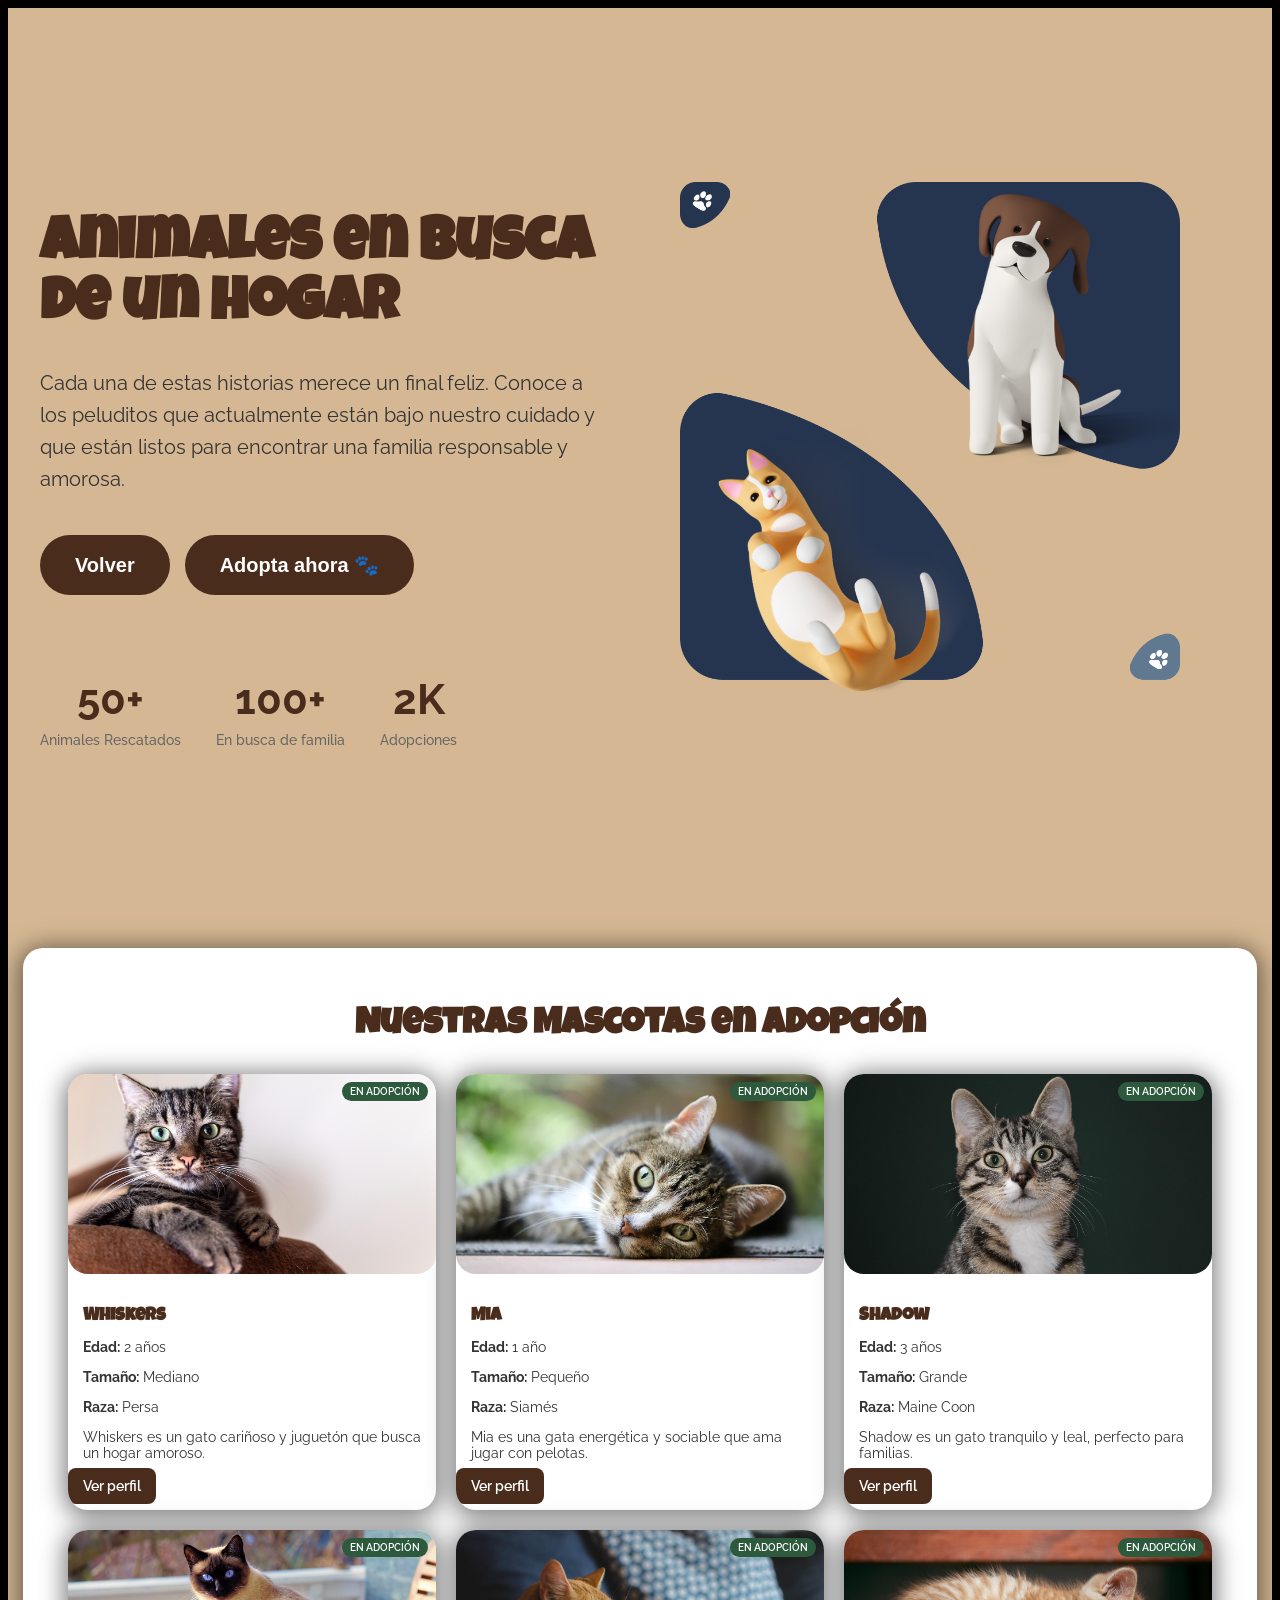
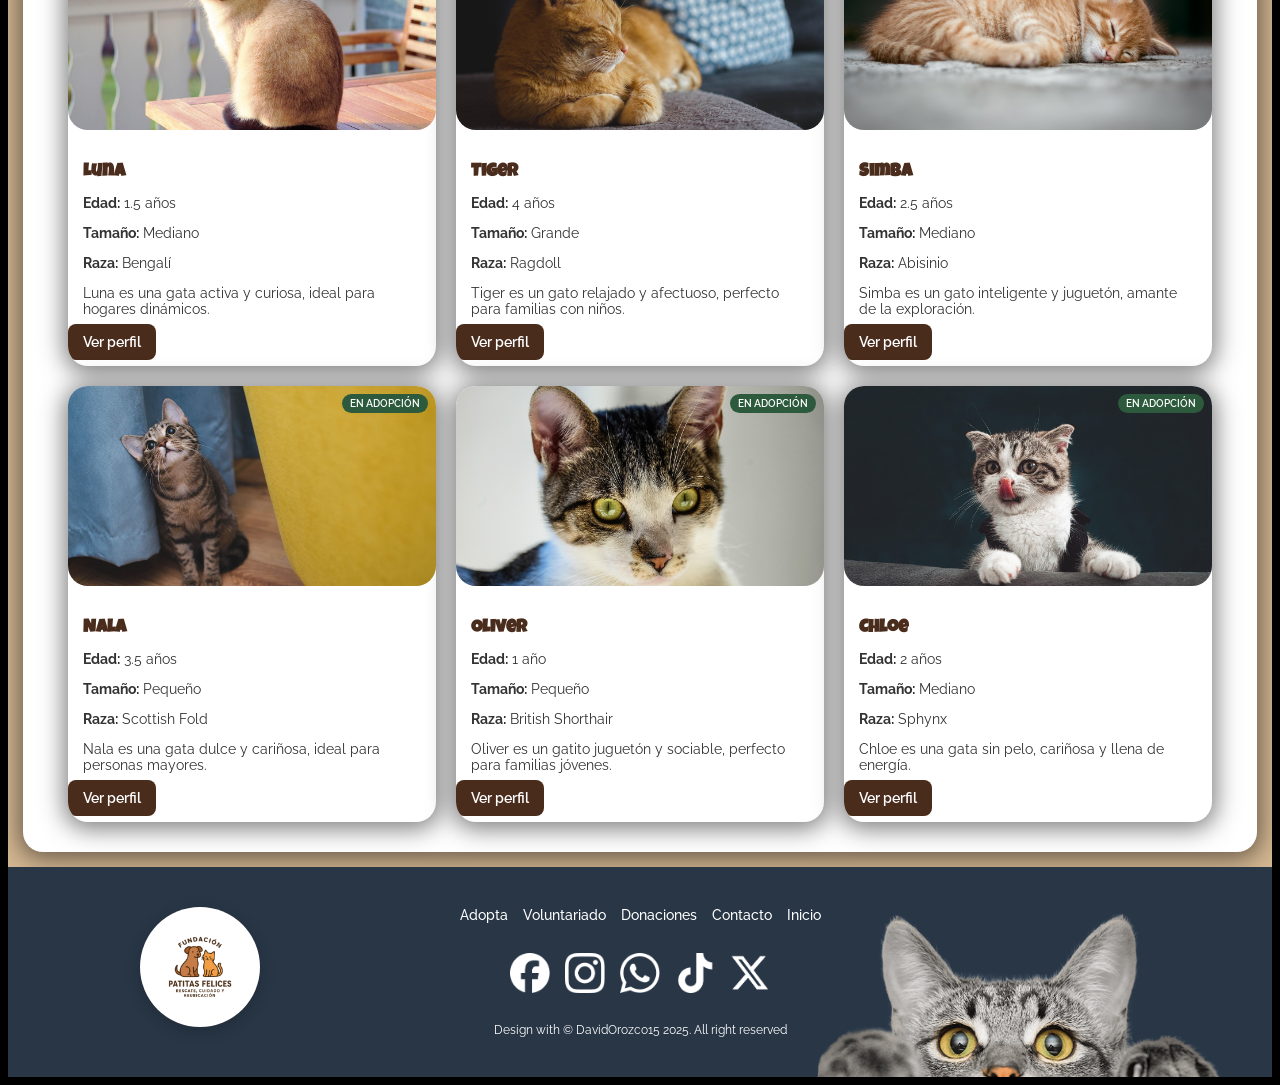
==== commit 414100c5: "feat: ajustes finales" ====
--- a/catalogo.html
+++ b/catalogo.html
@@ -24,7 +24,10 @@
                     <h1>Animales en busca de un hogar</h1>
                     <p>Cada una de estas historias merece un final feliz. Conoce a los peluditos que actualmente están
                         bajo nuestro cuidado y que están listos para encontrar una familia responsable y amorosa.</p>
-                    <button class="btn-adoptar-ahora">Adopta ahora 🐾</button>
+                    <div class="intro-buttons">
+                        <button class="btn-volver" onclick="window.location.href='index.html'">Volver</button>
+                        <button class="btn-adoptar-ahora">Adopta ahora 🐾</button>
+                    </div>
                     <div class="estadisticas">
                         <div class="estadistica">
                             <div class="numero">50+</div>
@@ -53,7 +56,7 @@
                     <!-- Mascota 1 -->
                     <div class="mascota-card">
                         <div class="mascota-imagen">
-                            <img src="img/gato-asomado.png" alt="Gato 1">
+                            <img src="img/catalogo1.jpg" alt="Gato 1">
                             <div class="estado-adopcion">En adopción</div>
                         </div>
                         <div class="mascota-info">
@@ -68,7 +71,7 @@
                     <!-- Mascota 2 -->
                     <div class="mascota-card">
                         <div class="mascota-imagen">
-                            <img src="img/gato-asomado.png" alt="Gato 2">
+                            <img src="img/catalogo2.jpg" alt="Gato 2">
                             <div class="estado-adopcion">En adopción</div>
                         </div>
                         <div class="mascota-info">
@@ -77,14 +80,14 @@
                             <p><strong>Tamaño:</strong> Pequeño</p>
                             <p><strong>Raza:</strong> Siamés</p>
                             <p>Mia es una gata energética y sociable que ama jugar con pelotas.</p>
-                            <label for="modal-toggle" class="btn-adoptar">Ver perfil</label>
+                            <label for="modal-toggle-2" class="btn-adoptar">Ver perfil</label>
 
                         </div>
                     </div>
                     <!-- Mascota 3 -->
                     <div class="mascota-card">
                         <div class="mascota-imagen">
-                            <img src="img/gato-asomado.png" alt="Gato 3">
+                            <img src="img/catalogo3.jpg" alt="Gato 3">
                             <div class="estado-adopcion">En adopción</div>
                         </div>
                         <div class="mascota-info">
@@ -93,14 +96,14 @@
                             <p><strong>Tamaño:</strong> Grande</p>
                             <p><strong>Raza:</strong> Maine Coon</p>
                             <p>Shadow es un gato tranquilo y leal, perfecto para familias.</p>
-                            <label for="modal-toggle" class="btn-adoptar">Ver perfil</label>
+                            <label for="modal-toggle-3" class="btn-adoptar">Ver perfil</label>
 
                         </div>
                     </div>
                     <!-- Mascota 4 -->
                     <div class="mascota-card">
                         <div class="mascota-imagen">
-                            <img src="img/gato-asomado.png" alt="Gato 4">
+                            <img src="img/catalogo4.jpg" alt="Gato 4">
                             <div class="estado-adopcion">En adopción</div>
                         </div>
                         <div class="mascota-info">
@@ -109,14 +112,14 @@
                             <p><strong>Tamaño:</strong> Mediano</p>
                             <p><strong>Raza:</strong> Bengalí</p>
                             <p>Luna es una gata activa y curiosa, ideal para hogares dinámicos.</p>
-                            <label for="modal-toggle" class="btn-adoptar">Ver perfil</label>
+                            <label for="modal-toggle-4" class="btn-adoptar">Ver perfil</label>
 
                         </div>
                     </div>
                     <!-- Mascota 5 -->
                     <div class="mascota-card">
                         <div class="mascota-imagen">
-                            <img src="img/gato-asomado.png" alt="Gato 5">
+                            <img src="img/catalogo5.jpg" alt="Gato 5">
                             <div class="estado-adopcion">En adopción</div>
                         </div>
                         <div class="mascota-info">
@@ -125,14 +128,14 @@
                             <p><strong>Tamaño:</strong> Grande</p>
                             <p><strong>Raza:</strong> Ragdoll</p>
                             <p>Tiger es un gato relajado y afectuoso, perfecto para familias con niños.</p>
-                            <label for="modal-toggle" class="btn-adoptar">Ver perfil</label>
+                            <label for="modal-toggle-5" class="btn-adoptar">Ver perfil</label>
 
                         </div>
                     </div>
                     <!-- Mascota 6 -->
                     <div class="mascota-card">
                         <div class="mascota-imagen">
-                            <img src="img/gato-asomado.png" alt="Gato 6">
+                            <img src="img/catalogo6.jpg" alt="Gato 6">
                             <div class="estado-adopcion">En adopción</div>
                         </div>
                         <div class="mascota-info">
@@ -141,14 +144,14 @@
                             <p><strong>Tamaño:</strong> Mediano</p>
                             <p><strong>Raza:</strong> Abisinio</p>
                             <p>Simba es un gato inteligente y juguetón, amante de la exploración.</p>
-                            <label for="modal-toggle" class="btn-adoptar">Ver perfil</label>
+                            <label for="modal-toggle-6" class="btn-adoptar">Ver perfil</label>
 
                         </div>
                     </div>
                     <!-- Mascota 7 -->
                     <div class="mascota-card">
                         <div class="mascota-imagen">
-                            <img src="img/gato-asomado.png" alt="Gato 7">
+                            <img src="img/catalogo7.jpg" alt="Gato 7">
                             <div class="estado-adopcion">En adopción</div>
                         </div>
                         <div class="mascota-info">
@@ -157,14 +160,14 @@
                             <p><strong>Tamaño:</strong> Pequeño</p>
                             <p><strong>Raza:</strong> Scottish Fold</p>
                             <p>Nala es una gata dulce y cariñosa, ideal para personas mayores.</p>
-                            <label for="modal-toggle" class="btn-adoptar">Ver perfil</label>
+                            <label for="modal-toggle-7" class="btn-adoptar">Ver perfil</label>
 
                         </div>
                     </div>
                     <!-- Mascota 8 -->
                     <div class="mascota-card">
                         <div class="mascota-imagen">
-                            <img src="img/gato-asomado.png" alt="Gato 8">
+                            <img src="img/catalogo8.jpg" alt="Gato 8">
                             <div class="estado-adopcion">En adopción</div>
                         </div>
                         <div class="mascota-info">
@@ -173,14 +176,14 @@
                             <p><strong>Tamaño:</strong> Pequeño</p>
                             <p><strong>Raza:</strong> British Shorthair</p>
                             <p>Oliver es un gatito juguetón y sociable, perfecto para familias jóvenes.</p>
-                            <label for="modal-toggle" class="btn-adoptar">Ver perfil</label>
+                            <label for="modal-toggle-8" class="btn-adoptar">Ver perfil</label>
 
                         </div>
                     </div>
                     <!-- Mascota 9 -->
                     <div class="mascota-card">
                         <div class="mascota-imagen">
-                            <img src="img/gato-asomado.png" alt="Gato 9">
+                            <img src="img/catalogo9.jpg" alt="Gato 9">
                             <div class="estado-adopcion">En adopción</div>
                         </div>
                         <div class="mascota-info">
@@ -189,7 +192,7 @@
                             <p><strong>Tamaño:</strong> Mediano</p>
                             <p><strong>Raza:</strong> Sphynx</p>
                             <p>Chloe es una gata sin pelo, cariñosa y llena de energía.</p>
-                            <label for="modal-toggle" class="btn-adoptar">Ver perfil</label>
+                            <label for="modal-toggle-9" class="btn-adoptar">Ver perfil</label>
 
                         </div>
                     </div>
@@ -201,10 +204,9 @@
         <input type="checkbox" id="modal-toggle-1" class="modal-toggle">
         <div class="modal">
             <div class="modal-content">
-                <label for="modal-toggle-1" class="close">&times;</label>
-                <div class="modal-body">
-                    <div class="modal-image">
-                        <img src="img/gato-asomado.png" alt="Whiskers">
+                <div class="modal-body">
+                    <div class="modal-image">
+                        <img src="img/catalogo1.jpg" alt="Whiskers">
                     </div>
                     <div class="modal-text">
                         <h2>Whiskers</h2>
@@ -218,6 +220,222 @@
                         <p>Muy sociable con humanos y otros animales. Le encanta jugar con juguetes y recibir caricias. Ideal para familias con niños o parejas.</p>
                         <div class="modal-buttons">
                             <label for="modal-toggle-1" class="btn-cancelar">Cancelar</label>
+                            <button class="btn-solicitar">Solicitar Adopción</button>
+                        </div>
+                    </div>
+                </div>
+            </div>
+        </div>
+
+        <!-- MODAL PARA MIA -->
+        <input type="checkbox" id="modal-toggle-2" class="modal-toggle">
+        <div class="modal">
+            <div class="modal-content">
+                <div class="modal-body">
+                    <div class="modal-image">
+                        <img src="img/catalogo2.jpg" alt="Mia">
+                    </div>
+                    <div class="modal-text">
+                        <h2>Mia</h2>
+                        <p><strong>Edad:</strong> 1 año | <strong>Sexo:</strong> Hembra | <strong>Tamaño:</strong> Pequeño</p>
+                        <p><strong>Raza:</strong> Siamés | <strong>Estado:</strong> En adopción</p>
+                        <h3>Historia</h3>
+                        <p>Mia fue encontrada sola en un parque. Es una gata energética que ha encontrado en el refugio un lugar seguro para expresarse.</p>
+                        <h3>Salud</h3>
+                        <p>Vacunada y desparasitada. Salud óptima, lista para un hogar amoroso.</p>
+                        <h3>Comportamiento</h3>
+                        <p>Sociable y juguetona, le encanta interactuar con personas y otros gatos. Perfecta para familias activas.</p>
+                        <div class="modal-buttons">
+                            <label for="modal-toggle-2" class="btn-cancelar">Cancelar</label>
+                            <button class="btn-solicitar">Solicitar Adopción</button>
+                        </div>
+                    </div>
+                </div>
+            </div>
+        </div>
+
+        <!-- MODAL PARA SHADOW -->
+        <input type="checkbox" id="modal-toggle-3" class="modal-toggle">
+        <div class="modal">
+            <div class="modal-content">
+                <div class="modal-body">
+                    <div class="modal-image">
+                        <img src="img/catalogo3.jpg" alt="Shadow">
+                    </div>
+                    <div class="modal-text">
+                        <h2>Shadow</h2>
+                        <p><strong>Edad:</strong> 3 años | <strong>Sexo:</strong> Macho | <strong>Tamaño:</strong> Grande</p>
+                        <p><strong>Raza:</strong> Maine Coon | <strong>Estado:</strong> En adopción</p>
+                        <h3>Historia</h3>
+                        <p>Shadow llegó al refugio después de ser abandonado. Su personalidad tranquila lo hace un compañero ideal.</p>
+                        <h3>Salud</h3>
+                        <p>Esterilizado, vacunado y en excelente condición. Sin problemas de salud.</p>
+                        <h3>Comportamiento</h3>
+                        <p>Leal y afectuoso, se lleva bien con niños y otros animales. Prefiere ambientes calmados.</p>
+                        <div class="modal-buttons">
+                            <label for="modal-toggle-3" class="btn-cancelar">Cancelar</label>
+                            <button class="btn-solicitar">Solicitar Adopción</button>
+                        </div>
+                    </div>
+                </div>
+            </div>
+        </div>
+
+        <!-- MODAL PARA LUNA -->
+        <input type="checkbox" id="modal-toggle-4" class="modal-toggle">
+        <div class="modal">
+            <div class="modal-content">
+                <div class="modal-body">
+                    <div class="modal-image">
+                        <img src="img/catalogo4.jpg" alt="Luna">
+                    </div>
+                    <div class="modal-text">
+                        <h2>Luna</h2>
+                        <p><strong>Edad:</strong> 1.5 años | <strong>Sexo:</strong> Hembra | <strong>Tamaño:</strong> Mediano</p>
+                        <p><strong>Raza:</strong> Bengalí | <strong>Estado:</strong> En adopción</p>
+                        <h3>Historia</h3>
+                        <p>Luna fue rescatada de la calle. Su curiosidad la hace explorar todo a su alrededor.</p>
+                        <h3>Salud</h3>
+                        <p>Completamente sana, vacunada y esterilizada. Energía ilimitada.</p>
+                        <h3>Comportamiento</h3>
+                        <p>Activa y curiosa, ideal para hogares con espacio para jugar. Sociable con humanos.</p>
+                        <div class="modal-buttons">
+                            <label for="modal-toggle-4" class="btn-cancelar">Cancelar</label>
+                            <button class="btn-solicitar">Solicitar Adopción</button>
+                        </div>
+                    </div>
+                </div>
+            </div>
+        </div>
+
+        <!-- MODAL PARA TIGER -->
+        <input type="checkbox" id="modal-toggle-5" class="modal-toggle">
+        <div class="modal">
+            <div class="modal-content">
+                <div class="modal-body">
+                    <div class="modal-image">
+                        <img src="img/catalogo5.jpg" alt="Tiger">
+                    </div>
+                    <div class="modal-text">
+                        <h2>Tiger</h2>
+                        <p><strong>Edad:</strong> 4 años | <strong>Sexo:</strong> Macho | <strong>Tamaño:</strong> Grande</p>
+                        <p><strong>Raza:</strong> Ragdoll | <strong>Estado:</strong> En adopción</p>
+                        <h3>Historia</h3>
+                        <p>Tiger ha vivido en el refugio por un tiempo, esperando su familia perfecta.</p>
+                        <h3>Salud</h3>
+                        <p>Vacunado y esterilizado. Salud buena, con chequeos regulares.</p>
+                        <h3>Comportamiento</h3>
+                        <p>Relajado y afectuoso, excelente con niños. Le gusta acurrucarse.</p>
+                        <div class="modal-buttons">
+                            <label for="modal-toggle-5" class="btn-cancelar">Cancelar</label>
+                            <button class="btn-solicitar">Solicitar Adopción</button>
+                        </div>
+                    </div>
+                </div>
+            </div>
+        </div>
+
+        <!-- MODAL PARA SIMBA -->
+        <input type="checkbox" id="modal-toggle-6" class="modal-toggle">
+        <div class="modal">
+            <div class="modal-content">
+                <div class="modal-body">
+                    <div class="modal-image">
+                        <img src="img/catalogo6.jpg" alt="Simba">
+                    </div>
+                    <div class="modal-text">
+                        <h2>Simba</h2>
+                        <p><strong>Edad:</strong> 2.5 años | <strong>Sexo:</strong> Macho | <strong>Tamaño:</strong> Mediano</p>
+                        <p><strong>Raza:</strong> Abisinio | <strong>Estado:</strong> En adopción</p>
+                        <h3>Historia</h3>
+                        <p>Simba fue encontrado explorando las calles. Su inteligencia lo destaca.</p>
+                        <h3>Salud</h3>
+                        <p>Esterilizado y vacunado. Salud perfecta para aventuras.</p>
+                        <h3>Comportamiento</h3>
+                        <p>Inteligente y juguetón, ama explorar. Bueno con familias activas.</p>
+                        <div class="modal-buttons">
+                            <label for="modal-toggle-6" class="btn-cancelar">Cancelar</label>
+                            <button class="btn-solicitar">Solicitar Adopción</button>
+                        </div>
+                    </div>
+                </div>
+            </div>
+        </div>
+
+        <!-- MODAL PARA NALA -->
+        <input type="checkbox" id="modal-toggle-7" class="modal-toggle">
+        <div class="modal">
+            <div class="modal-content">
+                <div class="modal-body">
+                    <div class="modal-image">
+                        <img src="img/catalogo7.jpg" alt="Nala">
+                    </div>
+                    <div class="modal-text">
+                        <h2>Nala</h2>
+                        <p><strong>Edad:</strong> 3.5 años | <strong>Sexo:</strong> Hembra | <strong>Tamaño:</strong> Pequeño</p>
+                        <p><strong>Raza:</strong> Scottish Fold | <strong>Estado:</strong> En adopción</p>
+                        <h3>Historia</h3>
+                        <p>Nala llegó al refugio siendo cachorra. Ha crecido en un ambiente amoroso.</p>
+                        <h3>Salud</h3>
+                        <p>Vacunada y esterilizada. Salud excelente, cariñosa por naturaleza.</p>
+                        <h3>Comportamiento</h3>
+                        <p>Dulce y cariñosa, ideal para personas mayores o familias tranquilas.</p>
+                        <div class="modal-buttons">
+                            <label for="modal-toggle-7" class="btn-cancelar">Cancelar</label>
+                            <button class="btn-solicitar">Solicitar Adopción</button>
+                        </div>
+                    </div>
+                </div>
+            </div>
+        </div>
+
+        <!-- MODAL PARA OLIVER -->
+        <input type="checkbox" id="modal-toggle-8" class="modal-toggle">
+        <div class="modal">
+            <div class="modal-content">
+                <div class="modal-body">
+                    <div class="modal-image">
+                        <img src="img/catalogo8.jpg" alt="Oliver">
+                    </div>
+                    <div class="modal-text">
+                        <h2>Oliver</h2>
+                        <p><strong>Edad:</strong> 1 año | <strong>Sexo:</strong> Macho | <strong>Tamaño:</strong> Pequeño</p>
+                        <p><strong>Raza:</strong> British Shorthair | <strong>Estado:</strong> En adopción</p>
+                        <h3>Historia</h3>
+                        <p>Oliver es un gatito juguetón que fue rescatado recientemente.</p>
+                        <h3>Salud</h3>
+                        <p>Desparasitado y vacunado. Joven y saludable.</p>
+                        <h3>Comportamiento</h3>
+                        <p>Juguetón y sociable, perfecto para familias jóvenes con niños.</p>
+                        <div class="modal-buttons">
+                            <label for="modal-toggle-8" class="btn-cancelar">Cancelar</label>
+                            <button class="btn-solicitar">Solicitar Adopción</button>
+                        </div>
+                    </div>
+                </div>
+            </div>
+        </div>
+
+        <!-- MODAL PARA CHLOE -->
+        <input type="checkbox" id="modal-toggle-9" class="modal-toggle">
+        <div class="modal">
+            <div class="modal-content">
+                <div class="modal-body">
+                    <div class="modal-image">
+                        <img src="img/catalogo9.jpg" alt="Chloe">
+                    </div>
+                    <div class="modal-text">
+                        <h2>Chloe</h2>
+                        <p><strong>Edad:</strong> 2 años | <strong>Sexo:</strong> Hembra | <strong>Tamaño:</strong> Mediano</p>
+                        <p><strong>Raza:</strong> Sphynx | <strong>Estado:</strong> En adopción</p>
+                        <h3>Historia</h3>
+                        <p>Chloe, la gata sin pelo, ha conquistado corazones en el refugio con su energía.</p>
+                        <h3>Salud</h3>
+                        <p>Esterilizada y vacunada. Salud óptima, requiere cuidado especial para su piel.</p>
+                        <h3>Comportamiento</h3>
+                        <p>Cariñosa y llena de energía, le gusta estar cerca de sus humanos.</p>
+                        <div class="modal-buttons">
+                            <label for="modal-toggle-9" class="btn-cancelar">Cancelar</label>
                             <button class="btn-solicitar">Solicitar Adopción</button>
                         </div>
                     </div>
--- a/css/catalogo.css
+++ b/css/catalogo.css
@@ -1,9 +1,12 @@
+
+
 /* Texto general */
 body {
     font-family: 'Raleway', sans-serif;
     min-width: 320px;
     background-color: black;
     /* Límite mínimo global */
+    overflow-x: hidden;
 }
 
 /* SECCION INTRODUCTORIA */
@@ -17,49 +20,72 @@
 }
 
 .intro-container {
-    max-width: 1600px;
+    max-width: 1200px;
     width: 100%;
     display: grid;
     grid-template-columns: 1fr 1fr;
-    gap: 120px;
+    gap: 80px;
     align-items: center;
     padding: 0 20px;
 }
 
 .intro-columna h1 {
-    font-size: 80px;
-    margin-bottom: 40px;
+    font-size: 60px;
+    margin-bottom: 30px;
     color: #4A2C1D;
     font-family: 'Luckiest Guy', cursive;
 }
 
 .intro-columna p {
-    font-size: 26px;
+    font-size: 20px;
     line-height: 1.6;
     color: #333;
-    margin-bottom: 50px;
+    margin-bottom: 40px;
 }
 
 .btn-adoptar-ahora {
     background-color: #4A2C1D;
     color: white;
-    padding: 25px 50px;
+    padding: 18px 35px;
     border: none;
     border-radius: 30px;
-    font-size: 26px;
+    font-size: 20px;
     font-weight: 600;
     cursor: pointer;
     transition: background-color 0.3s ease;
-    margin-bottom: 60px;
+    margin-bottom: 40px;
 }
 
 .btn-adoptar-ahora:hover {
     background-color: #6B3D2A;
 }
 
+.btn-volver {
+    background-color: #4A2C1D;
+    color: white;
+    padding: 18px 35px;
+    border: none;
+    border-radius: 30px;
+    font-size: 20px;
+    font-weight: 600;
+    cursor: pointer;
+    transition: background-color 0.3s ease;
+    margin-bottom: 40px;
+}
+
+.btn-volver:hover {
+    background-color: #6B3D2A;
+}
+
+.intro-buttons {
+    display: flex;
+    gap: 15px;
+    margin-bottom: 40px;
+}
+
 .estadisticas {
     display: flex;
-    gap: 50px;
+    gap: 35px;
     justify-content: flex-start;
 }
 
@@ -68,14 +94,14 @@
 }
 
 .numero {
-    font-size: 56px;
+    font-size: 42px;
     font-weight: bold;
     color: #4A2C1D;
-    margin-bottom: 10px;
+    margin-bottom: 8px;
 }
 
 .descripcion {
-    font-size: 18px;
+    font-size: 14px;
     color: #666;
     font-weight: 500;
 }
@@ -83,30 +109,30 @@
 .intro-columna img {
     width: 100%;
     height: auto;
-    max-width: 700px;
+    max-width: 500px;
 }
 
 /* SECCION CATALOGO */
 .seccion-catalogo {
-    padding: 60px 20px 20px 20px;
+    padding: 40px 15px 15px 15px;
     display: flex;
     justify-content: center;
     background-color: #D5B893;
 }
 
 .catalogo-container {
-    max-width: 1600px;
+    max-width: 1200px;
     width: 100%;
     background-color: white;
     border-radius: 20px;
     box-shadow: 0px 3px 25px 4px rgba(0, 0, 0, 0.51);
-    padding: 40px;
+    padding: 30px;
     text-align: center;
 }
 
 .catalogo-container h1 {
-    font-size: 48px;
-    margin-bottom: 40px;
+    font-size: 36px;
+    margin-bottom: 30px;
     color: #4A2C1D;
     font-family: 'Luckiest Guy', cursive;
 }
@@ -114,8 +140,8 @@
 .catalogo-grid {
     display: grid;
     grid-template-columns: repeat(3, 1fr);
-    gap: 30px;
-    padding: 0 20px;
+    gap: 20px;
+    padding: 0 15px;
 }
 
 /* TARJETA MASCOTA */
@@ -133,7 +159,7 @@
 
 .mascota-imagen {
     width: 100%;
-    height: 250px;
+    height: 200px;
     overflow: hidden;
     position: relative;
 }
@@ -147,47 +173,50 @@
 
 .estado-adopcion {
     position: absolute;
-    top: 10px;
-    right: 10px;
+    top: 8px;
+    right: 8px;
     background-color: #2D5A3D;
     color: white;
-    padding: 5px 10px;
-    border-radius: 15px;
-    font-size: 12px;
+    padding: 4px 8px;
+    border-radius: 12px;
+    font-size: 10px;
     font-weight: 600;
     text-transform: uppercase;
 }
 
 .mascota-info {
-    padding: 20px;
+    padding: 15px;
     text-align: left;
 }
 
 .mascota-info h3 {
-    font-size: 24px;
-    margin-bottom: 10px;
+    font-size: 18px;
+    margin-bottom: 8px;
     color: #4A2C1D;
     font-family: 'Luckiest Guy', cursive;
 }
 
 .mascota-info p {
-    font-size: 16px;
-    margin-bottom: 8px;
+    font-size: 14px;
+    margin-bottom: 6px;
     color: #333;
 }
 
 .mascota-info p:last-of-type {
-    margin-bottom: 20px;
+    margin-bottom: 15px;
 }
 
 .btn-adoptar {
     width: 100%;
-    padding: 12px;
+    padding: 10px 15px;
+    margin-top: 10px;
+    margin-left: -15px;
+    margin-right: -15px;
     background-color: #4A2C1D;
     color: white;
     border: none;
-    border-radius: 10px;
-    font-size: 16px;
+    border-radius: 8px;
+    font-size: 14px;
     font-weight: 600;
     cursor: pointer;
     transition: background-color 0.3s ease;
@@ -202,21 +231,22 @@
     width: 100%;
     background-color: #283646;
     color: white;
-    padding: 60px 0 0 0;
+    padding: 40px 0 0 0;
     display: flex;
     justify-content: center;
     position: relative;
 }
 
 .footer-container {
-    max-width: 1400px;
+    max-width: 1000px;
     width: 100%;
     min-width: 320px;
     display: grid;
     grid-template-columns: 1fr 2fr 1fr;
-    gap: 40px;
-    padding: 0 40px 60px 40px;
+    gap: 30px;
+    padding: 0 30px 40px 30px;
     align-items: start;
+    margin: 0 auto;
 }
 
 /* Columna 1: Logo en círculo blanco */
@@ -227,8 +257,8 @@
 }
 
 .footer-logo-circle {
-    width: 150px;
-    height: 150px;
+    width: 120px;
+    height: 120px;
     background-color: white;
     border-radius: 50%;
     display: flex;
@@ -238,7 +268,7 @@
 }
 
 .footer-logo-circle img {
-    width: 100px;
+    width: 80px;
     height: auto;
 }
 
@@ -246,13 +276,13 @@
 .footer-columna2 {
     display: flex;
     flex-direction: column;
-    gap: 50px;
+    gap: 30px;
     align-items: center;
 }
 
 .footer-links {
     display: flex;
-    gap: 20px;
+    gap: 15px;
     justify-content: center;
     width: 100%;
 }
@@ -260,7 +290,7 @@
 .footer-links a {
     color: white;
     text-decoration: none;
-    font-size: 16px;
+    font-size: 14px;
     font-weight: 500;
     transition: color 0.3s ease;
 }
@@ -271,13 +301,13 @@
 
 .footer-redes {
     display: flex;
-    gap: 20px;
+    gap: 15px;
     justify-content: center;
 }
 
 .red-social {
-    width: 50px;
-    height: 50px;
+    width: 40px;
+    height: 40px;
     display: flex;
     justify-content: center;
     align-items: center;
@@ -299,7 +329,7 @@
 }
 
 .footer-copyright p {
-    font-size: 14px;
+    font-size: 12px;
     margin: 0;
     color: white;
 }
@@ -344,11 +374,13 @@
 
 .modal-content {
     background-color: white;
-    margin: 5% auto;
+    margin: 2% auto 5% auto;
     padding: 0;
     border-radius: 20px;
     width: 90%;
-    max-width: 700px;
+    max-width: 900px;
+    max-height: 90vh;
+    overflow-y: auto;
     box-shadow: 0px 10px 40px rgba(0, 0, 0, 0.5);
     animation: modalFadeIn 0.3s ease-out;
 }
@@ -365,29 +397,17 @@
 }
 
 .close {
-    position: absolute;
-    top: 15px;
-    right: 20px;
-    color: #aaa;
-    font-size: 28px;
-    font-weight: bold;
-    cursor: pointer;
-    transition: color 0.3s ease;
-}
-
-.close:hover,
-.close:focus {
-    color: #4A2C1D;
+    display: none;
 }
 
 .modal-body {
     display: flex;
-    padding: 25px;
-    gap: 25px;
+    flex-direction: column;
+    padding: 20px;
+    gap: 20px;
 }
 
 .modal-image {
-    flex: 1;
     display: flex;
     justify-content: center;
     align-items: center;
@@ -395,36 +415,34 @@
 
 .modal-image img {
     width: 100%;
-    max-width: 280px;
+    max-width: 200px;
     height: auto;
     border-radius: 15px;
     box-shadow: 0px 5px 20px rgba(0, 0, 0, 0.2);
 }
 
 .modal-text {
-    flex: 1;
     display: flex;
     flex-direction: column;
-    justify-content: center;
 }
 
 .modal-text h2 {
-    font-size: 32px;
-    margin-bottom: 10px;
+    font-size: 24px;
+    margin-bottom: 5px;
     color: #4A2C1D;
     font-family: 'Luckiest Guy', cursive;
 }
 
 .modal-text p {
-    font-size: 16px;
+    font-size: 14px;
     line-height: 1.5;
     color: #333;
-    margin-bottom: 8px;
+    margin-bottom: 4px;
 }
 
 .modal-text h3 {
-    font-size: 20px;
-    margin: 12px 0 6px 0;
+    font-size: 16px;
+    margin: 6px 0 3px 0;
     color: #4A2C1D;
     font-family: 'Luckiest Guy', cursive;
 }
@@ -437,12 +455,12 @@
 
 .btn-cancelar {
     flex: 1;
-    padding: 12px 20px;
+    padding: 10px 15px;
     background-color: #ccc;
     color: #333;
     border: none;
     border-radius: 10px;
-    font-size: 16px;
+    font-size: 14px;
     font-weight: 600;
     cursor: pointer;
     transition: background-color 0.3s ease;
@@ -454,12 +472,12 @@
 
 .btn-solicitar {
     flex: 1;
-    padding: 12px 20px;
+    padding: 10px 15px;
     background-color: #4A2C1D;
     color: white;
     border: none;
     border-radius: 10px;
-    font-size: 16px;
+    font-size: 14px;
     font-weight: 600;
     cursor: pointer;
     transition: background-color 0.3s ease;
--- a/css/tablet.css
+++ b/css/tablet.css
@@ -3,6 +3,18 @@
    768px a 1199px
 =========================== */
 @media (max-width: 1024px) {
+    html, body {
+        overflow-x: hidden;
+    }
+
+    * {
+        box-sizing: border-box;
+    }
+
+    img {
+        max-width: 100%;
+        height: auto;
+    }
 
     /* CATALOGO */
     .catalogo-grid {
@@ -45,8 +57,40 @@
     }
 
     /* SECCION INTRO */
+    .intro-container {
+        grid-template-columns: 1fr;
+        text-align: center;
+        gap: 40px;
+    }
+
     .intro-columna img {
         display: none;
+    }
+
+    .intro-columna h1 {
+        font-size: 48px;
+    }
+
+    .intro-columna p {
+        font-size: 18px;
+    }
+
+    .intro-buttons {
+        justify-content: center;
+    }
+
+    .btn-adoptar-ahora {
+        font-size: 18px;
+        padding: 16px 30px;
+    }
+
+    .estadisticas {
+        gap: 25px;
+        justify-content: center;
+    }
+
+    .numero {
+        font-size: 36px;
     }
 
     /* HEADER CONTACTO */
@@ -56,6 +100,8 @@
 
     .header-container {
         padding: 0 15px;
+        flex-direction: column;
+        gap: 8px;
     }
 
     .header-logo img {
@@ -194,13 +240,14 @@
 
     /* COLUMNA 2 - CARRUSEL */
     .contenedor-carrusel {
+        display: grid;
+        grid-template-columns: 1fr 1fr;
         gap: 12px;
     }
 
     .columna-1,
     .columna-2 {
-        width: 48%;
-        height: 380px;
+        height: 300px;
     }
 
     .carrusel {
@@ -208,7 +255,7 @@
     }
 
     .carrusel img {
-        height: 150px;
+        height: 120px;
     }
 
     /* SECCION 3 - SOMOS */
@@ -332,6 +379,12 @@
     font-size: 12px;
 }
 
+.footer-columna3 {
+    position: absolute;
+    right: 15px;
+    bottom: 0;
+}
+
 .footer-columna3 img {
     width: 150px;
 }
--- a/css/celular.css
+++ b/css/celular.css
@@ -3,6 +3,18 @@
    0px a 767px
 =========================== */
 @media (max-width: 767px) {
+    html, body {
+        overflow-x: hidden;
+    }
+
+    * {
+        box-sizing: border-box;
+    }
+
+    img {
+        max-width: 100%;
+        height: auto;
+    }
 
     /* CATALOGO */
     .catalogo-grid {
@@ -45,8 +57,43 @@
     }
 
     /* SECCION INTRO */
+    .intro-container {
+        grid-template-columns: 1fr;
+        text-align: center;
+        gap: 30px;
+    }
+
     .intro-columna img {
         display: none;
+    }
+
+    .intro-columna h1 {
+        font-size: 36px;
+    }
+
+    .intro-columna p {
+        font-size: 16px;
+    }
+
+    .intro-buttons {
+        justify-content: center;
+        flex-direction: column;
+        gap: 10px;
+    }
+
+    .btn-adoptar-ahora {
+        font-size: 16px;
+        padding: 14px 25px;
+    }
+
+    .estadisticas {
+        gap: 20px;
+        flex-wrap: wrap;
+        justify-content: center;
+    }
+
+    .numero {
+        font-size: 30px;
     }
 
     /* HEADER CONTACTO */
@@ -209,14 +256,14 @@
 
     /* COLUMNA 2 - CARRUSEL */
     .contenedor-carrusel {
-        width: 100%;
+        display: grid;
+        grid-template-columns: 1fr 1fr;
         gap: 10px;
     }
 
     .columna-1,
     .columna-2 {
-        width: 48%;
-        height: 280px;
+        height: 250px;
     }
 
     .carrusel {
@@ -224,7 +271,7 @@
     }
 
     .carrusel img {
-        height: 110px;
+        height: 100px;
     }
 
     /* SECCION 3 - SOMOS */
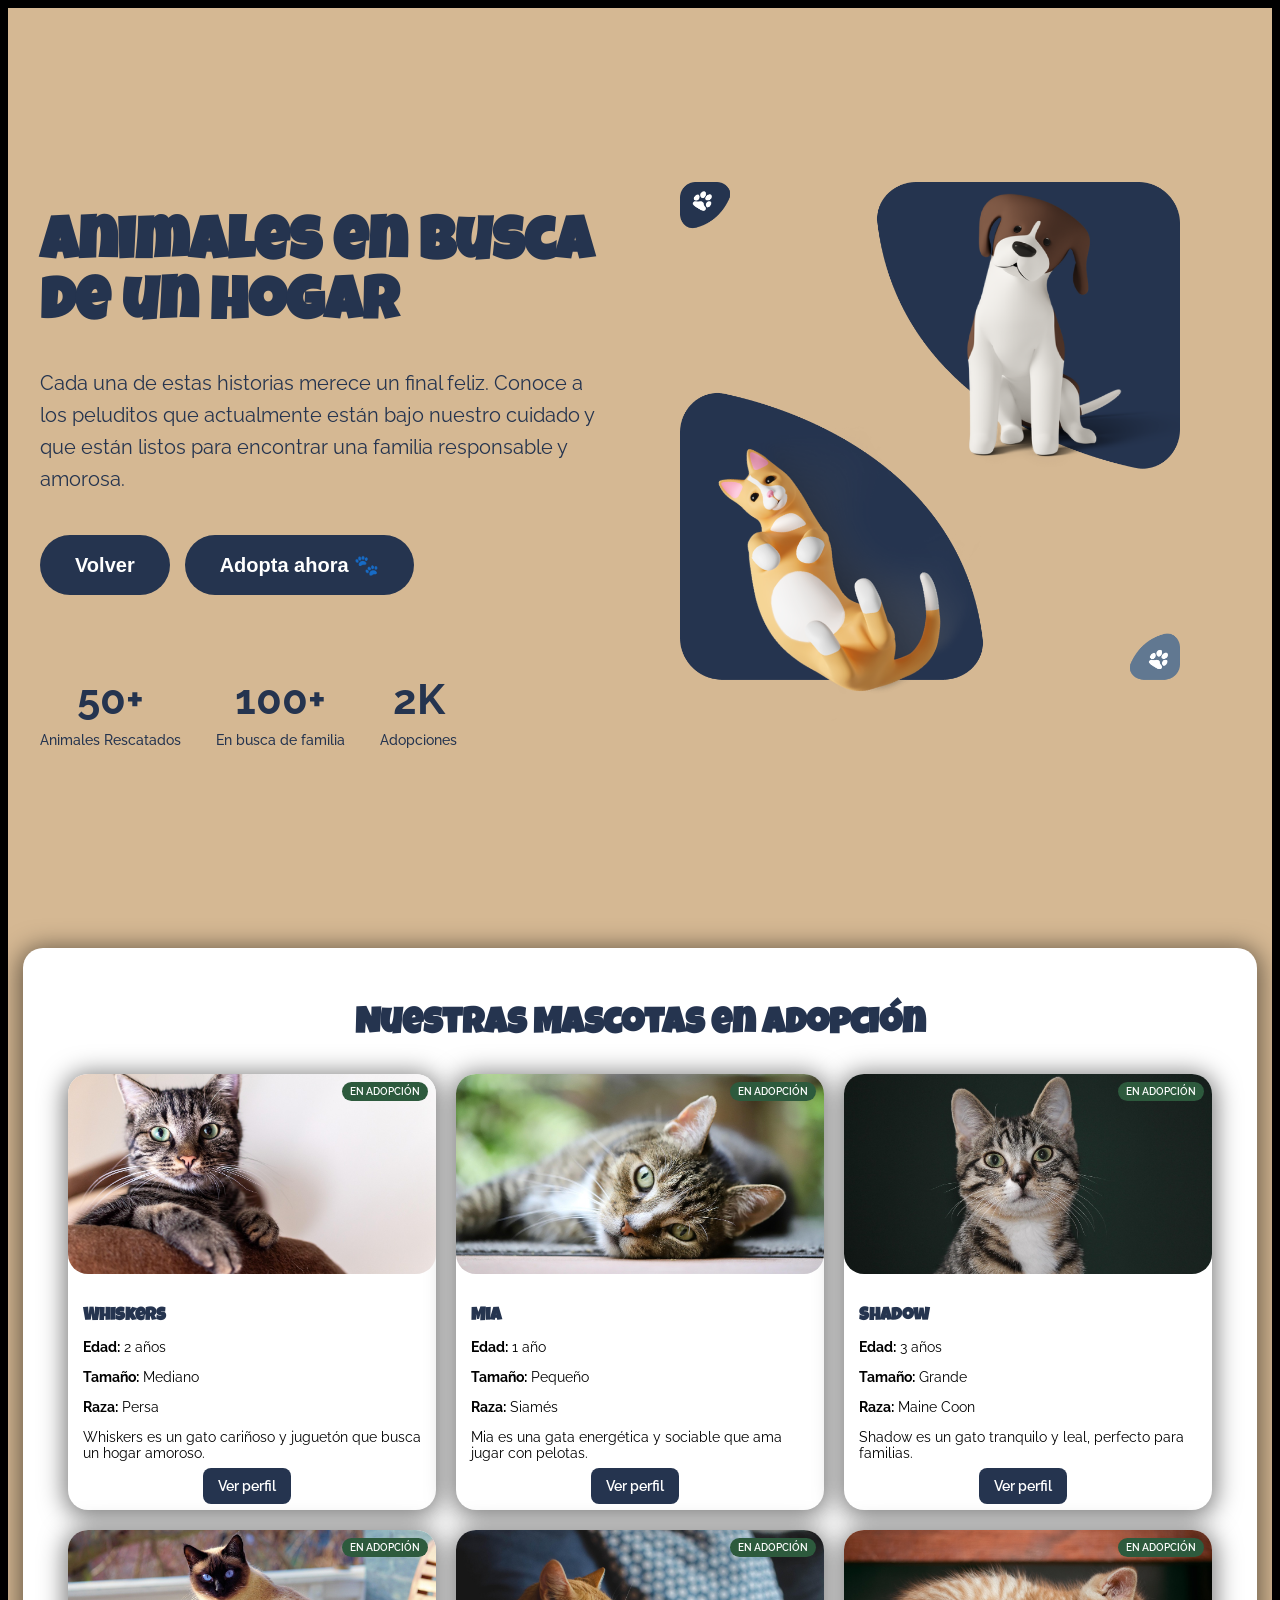
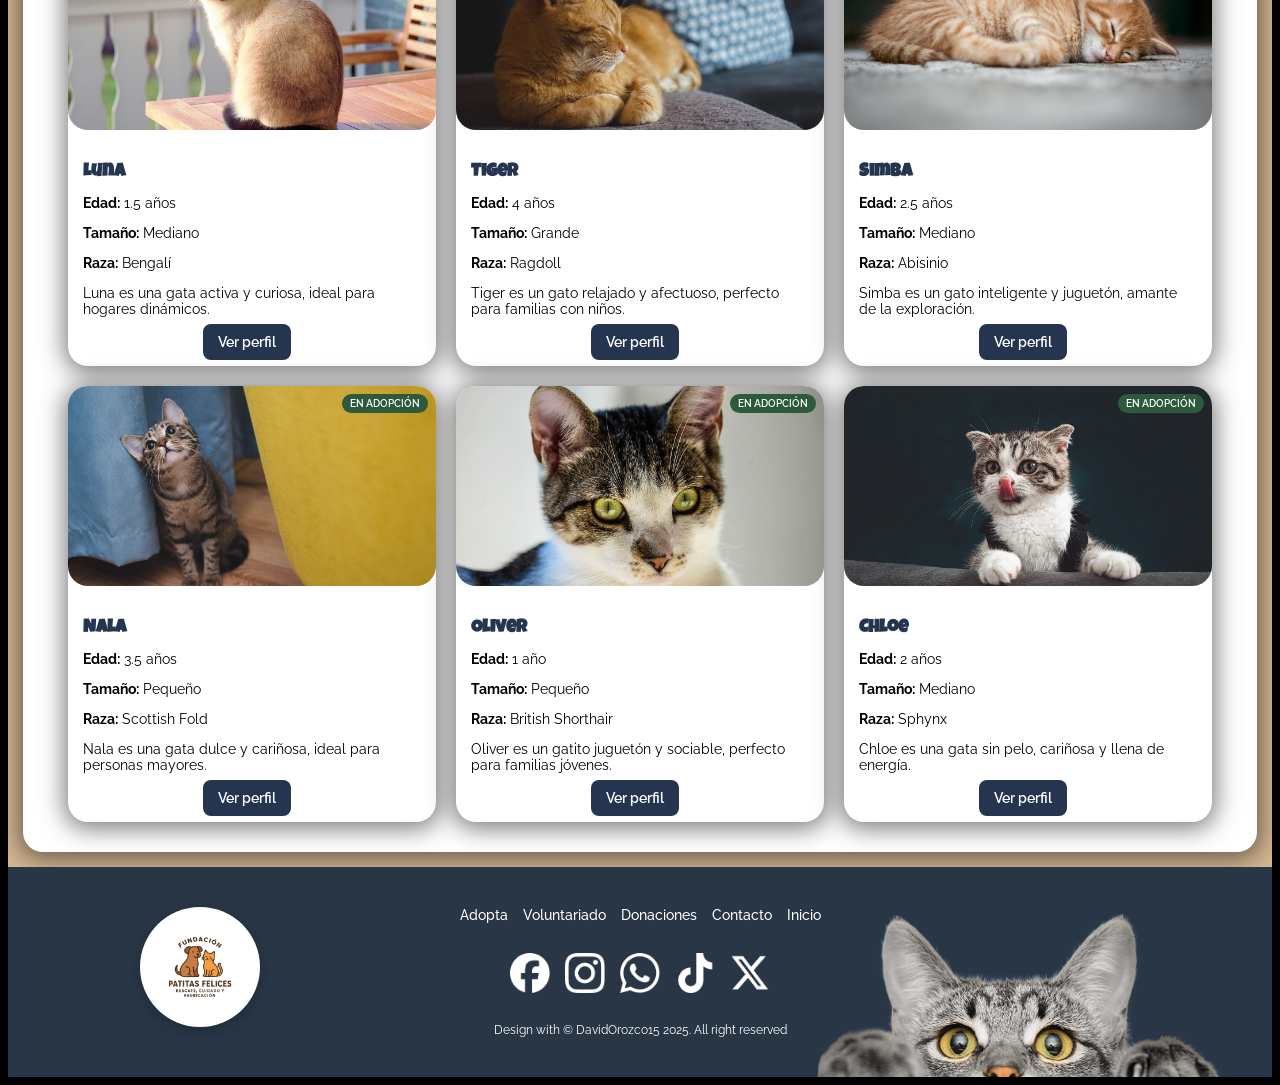
==== commit 63f4b435: "style: se cambiaron los colores de botones y letras de la pagina de catalogo" ====
--- a/catalogo.html
+++ b/catalogo.html
@@ -26,7 +26,7 @@
                         bajo nuestro cuidado y que están listos para encontrar una familia responsable y amorosa.</p>
                     <div class="intro-buttons">
                         <button class="btn-volver" onclick="window.location.href='index.html'">Volver</button>
-                        <button class="btn-adoptar-ahora">Adopta ahora 🐾</button>
+                        <button class="btn-adoptar-ahora" onclick="document.querySelector('#catalogo').scrollIntoView({behavior: 'smooth'})">Adopta ahora 🐾</button>
                     </div>
                     <div class="estadisticas">
                         <div class="estadistica">
@@ -49,7 +49,7 @@
             </div>
         </section>
 
-        <section class="seccion-catalogo">
+        <section class="seccion-catalogo" id="catalogo">
             <div class="catalogo-container">
                 <h1>Nuestras Mascotas en Adopción</h1>
                 <div class="catalogo-grid">
--- a/css/catalogo.css
+++ b/css/catalogo.css
@@ -32,19 +32,19 @@
 .intro-columna h1 {
     font-size: 60px;
     margin-bottom: 30px;
-    color: #4A2C1D;
+    color: #25344f;
     font-family: 'Luckiest Guy', cursive;
 }
 
 .intro-columna p {
     font-size: 20px;
     line-height: 1.6;
-    color: #333;
+    color: #25344f;
     margin-bottom: 40px;
 }
 
 .btn-adoptar-ahora {
-    background-color: #4A2C1D;
+    background-color: #25344f;
     color: white;
     padding: 18px 35px;
     border: none;
@@ -61,7 +61,7 @@
 }
 
 .btn-volver {
-    background-color: #4A2C1D;
+    background-color: #25344f;
     color: white;
     padding: 18px 35px;
     border: none;
@@ -96,13 +96,13 @@
 .numero {
     font-size: 42px;
     font-weight: bold;
-    color: #4A2C1D;
+    color: #25344f;
     margin-bottom: 8px;
 }
 
 .descripcion {
     font-size: 14px;
-    color: #666;
+    color: #25344f;
     font-weight: 500;
 }
 
@@ -133,7 +133,7 @@
 .catalogo-container h1 {
     font-size: 36px;
     margin-bottom: 30px;
-    color: #4A2C1D;
+    color: #25344f;
     font-family: 'Luckiest Guy', cursive;
 }
 
@@ -192,14 +192,14 @@
 .mascota-info h3 {
     font-size: 18px;
     margin-bottom: 8px;
-    color: #4A2C1D;
+    color: #25344f;
     font-family: 'Luckiest Guy', cursive;
 }
 
 .mascota-info p {
     font-size: 14px;
     margin-bottom: 6px;
-    color: #333;
+    color: black;
 }
 
 .mascota-info p:last-of-type {
@@ -210,9 +210,9 @@
     width: 100%;
     padding: 10px 15px;
     margin-top: 10px;
-    margin-left: -15px;
-    margin-right: -15px;
-    background-color: #4A2C1D;
+    margin-left: 120px;
+    margin-right: 100px;
+    background-color: #25344f;
     color: white;
     border: none;
     border-radius: 8px;
@@ -429,21 +429,21 @@
 .modal-text h2 {
     font-size: 24px;
     margin-bottom: 5px;
-    color: #4A2C1D;
+    color: #25344f;
     font-family: 'Luckiest Guy', cursive;
 }
 
 .modal-text p {
     font-size: 14px;
     line-height: 1.5;
-    color: #333;
+    color: black;
     margin-bottom: 4px;
 }
 
 .modal-text h3 {
     font-size: 16px;
     margin: 6px 0 3px 0;
-    color: #4A2C1D;
+    color: #25344f;
     font-family: 'Luckiest Guy', cursive;
 }
 
@@ -473,7 +473,7 @@
 .btn-solicitar {
     flex: 1;
     padding: 10px 15px;
-    background-color: #4A2C1D;
+    background-color: #25344f;
     color: white;
     border: none;
     border-radius: 10px;
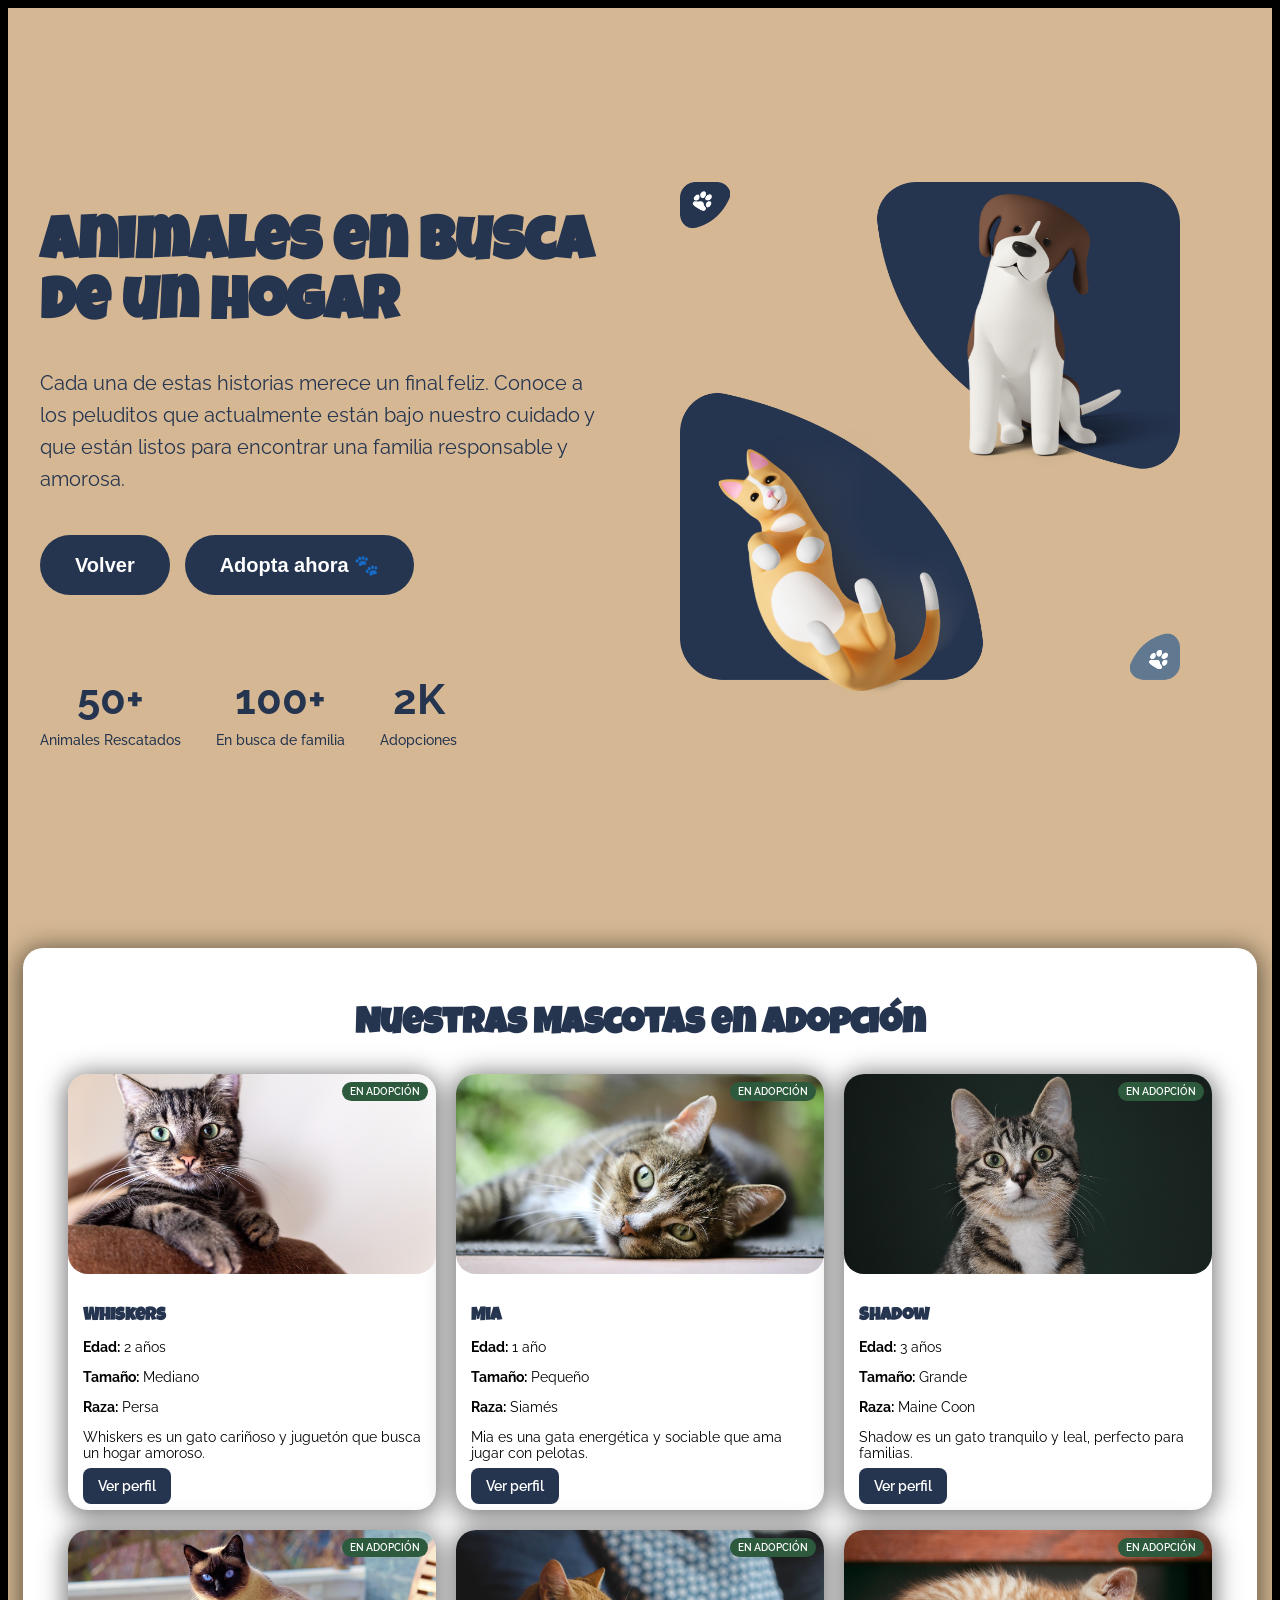
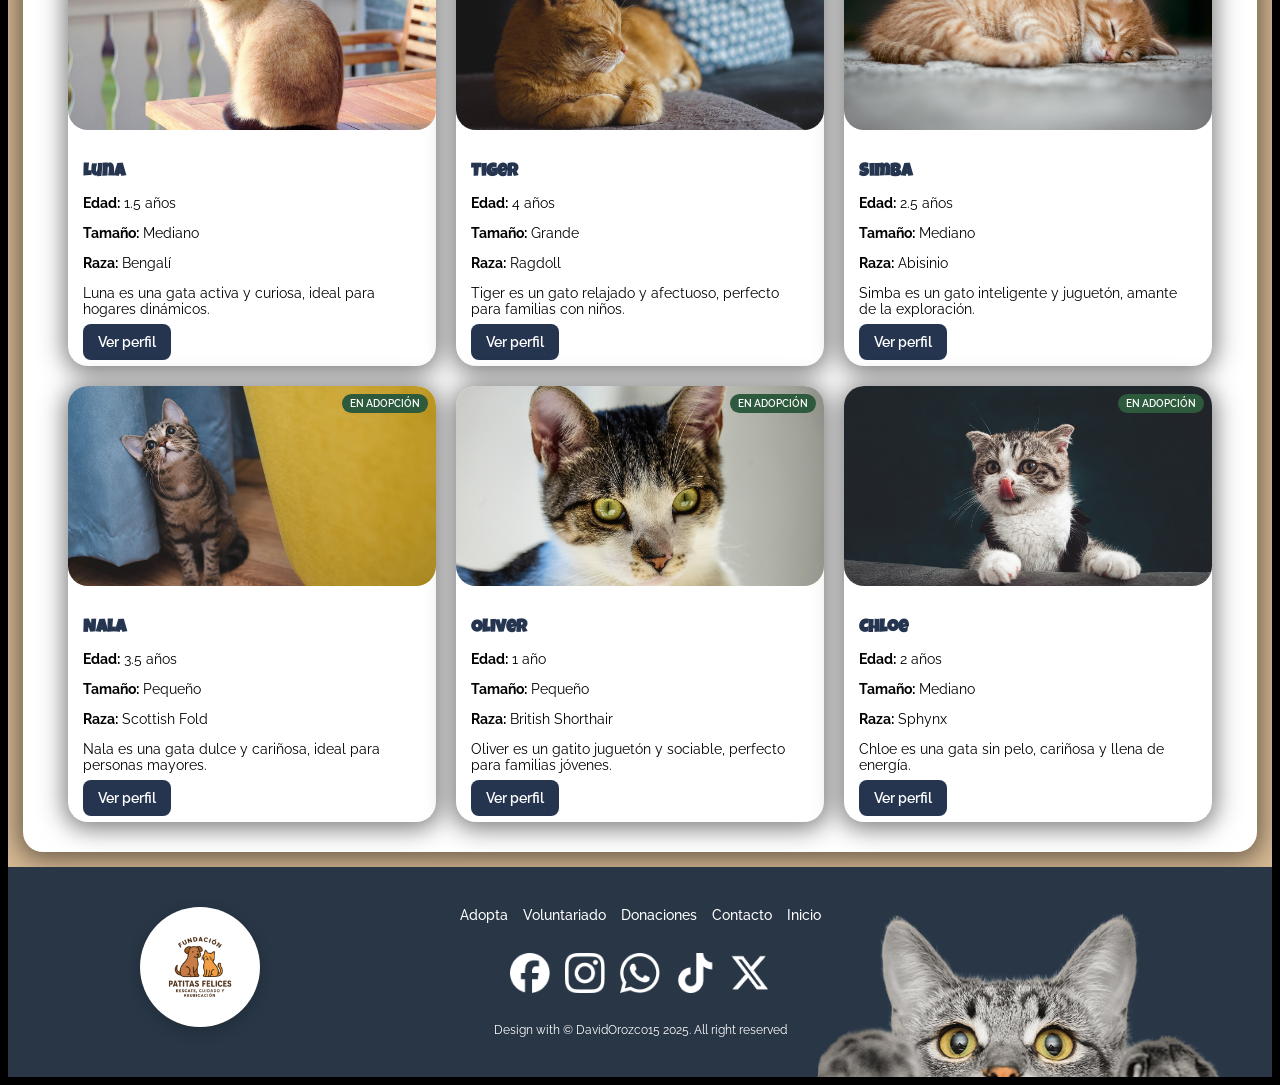
==== commit 5ef016d8: "feat: se agregaron los animales recomendados a los pop ups" ====
--- a/catalogo.html
+++ b/catalogo.html
@@ -222,6 +222,17 @@
                             <label for="modal-toggle-1" class="btn-cancelar">Cancelar</label>
                             <button class="btn-solicitar">Solicitar Adopción</button>
                         </div>
+                        <div class="recomendados">
+                            <div class="recomendado-item">
+                                <img src="img/catalogo2.jpg" alt="Mia">
+                            </div>
+                            <div class="recomendado-item">
+                                <img src="img/catalogo3.jpg" alt="Shadow">
+                            </div>
+                            <div class="recomendado-item">
+                                <img src="img/catalogo4.jpg" alt="Luna">
+                            </div>
+                        </div>
                     </div>
                 </div>
             </div>
@@ -249,6 +260,17 @@
                             <label for="modal-toggle-2" class="btn-cancelar">Cancelar</label>
                             <button class="btn-solicitar">Solicitar Adopción</button>
                         </div>
+                        <div class="recomendados">
+                            <div class="recomendado-item">
+                                <img src="img/catalogo1.jpg" alt="Whiskers">
+                            </div>
+                            <div class="recomendado-item">
+                                <img src="img/catalogo3.jpg" alt="Shadow">
+                            </div>
+                            <div class="recomendado-item">
+                                <img src="img/catalogo4.jpg" alt="Luna">
+                            </div>
+                        </div>
                     </div>
                 </div>
             </div>
@@ -276,6 +298,17 @@
                             <label for="modal-toggle-3" class="btn-cancelar">Cancelar</label>
                             <button class="btn-solicitar">Solicitar Adopción</button>
                         </div>
+                        <div class="recomendados">
+                            <div class="recomendado-item">
+                                <img src="img/catalogo1.jpg" alt="Whiskers">
+                            </div>
+                            <div class="recomendado-item">
+                                <img src="img/catalogo2.jpg" alt="Mia">
+                            </div>
+                            <div class="recomendado-item">
+                                <img src="img/catalogo4.jpg" alt="Luna">
+                            </div>
+                        </div>
                     </div>
                 </div>
             </div>
@@ -303,6 +336,17 @@
                             <label for="modal-toggle-4" class="btn-cancelar">Cancelar</label>
                             <button class="btn-solicitar">Solicitar Adopción</button>
                         </div>
+                        <div class="recomendados">
+                            <div class="recomendado-item">
+                                <img src="img/catalogo1.jpg" alt="Whiskers">
+                            </div>
+                            <div class="recomendado-item">
+                                <img src="img/catalogo2.jpg" alt="Mia">
+                            </div>
+                            <div class="recomendado-item">
+                                <img src="img/catalogo3.jpg" alt="Shadow">
+                            </div>
+                        </div>
                     </div>
                 </div>
             </div>
@@ -330,6 +374,17 @@
                             <label for="modal-toggle-5" class="btn-cancelar">Cancelar</label>
                             <button class="btn-solicitar">Solicitar Adopción</button>
                         </div>
+                        <div class="recomendados">
+                            <div class="recomendado-item">
+                                <img src="img/catalogo1.jpg" alt="Whiskers">
+                            </div>
+                            <div class="recomendado-item">
+                                <img src="img/catalogo2.jpg" alt="Mia">
+                            </div>
+                            <div class="recomendado-item">
+                                <img src="img/catalogo3.jpg" alt="Shadow">
+                            </div>
+                        </div>
                     </div>
                 </div>
             </div>
@@ -357,6 +412,17 @@
                             <label for="modal-toggle-6" class="btn-cancelar">Cancelar</label>
                             <button class="btn-solicitar">Solicitar Adopción</button>
                         </div>
+                        <div class="recomendados">
+                            <div class="recomendado-item">
+                                <img src="img/catalogo1.jpg" alt="Whiskers">
+                            </div>
+                            <div class="recomendado-item">
+                                <img src="img/catalogo2.jpg" alt="Mia">
+                            </div>
+                            <div class="recomendado-item">
+                                <img src="img/catalogo3.jpg" alt="Shadow">
+                            </div>
+                        </div>
                     </div>
                 </div>
             </div>
@@ -384,6 +450,17 @@
                             <label for="modal-toggle-7" class="btn-cancelar">Cancelar</label>
                             <button class="btn-solicitar">Solicitar Adopción</button>
                         </div>
+                        <div class="recomendados">
+                            <div class="recomendado-item">
+                                <img src="img/catalogo1.jpg" alt="Whiskers">
+                            </div>
+                            <div class="recomendado-item">
+                                <img src="img/catalogo2.jpg" alt="Mia">
+                            </div>
+                            <div class="recomendado-item">
+                                <img src="img/catalogo3.jpg" alt="Shadow">
+                            </div>
+                        </div>
                     </div>
                 </div>
             </div>
@@ -410,6 +487,17 @@
                         <div class="modal-buttons">
                             <label for="modal-toggle-8" class="btn-cancelar">Cancelar</label>
                             <button class="btn-solicitar">Solicitar Adopción</button>
+                        </div>
+                        <div class="recomendados">
+                            <div class="recomendado-item">
+                                <img src="img/catalogo1.jpg" alt="Whiskers">
+                            </div>
+                            <div class="recomendado-item">
+                                <img src="img/catalogo2.jpg" alt="Mia">
+                            </div>
+                            <div class="recomendado-item">
+                                <img src="img/catalogo3.jpg" alt="Shadow">
+                            </div>
                         </div>
                     </div>
                 </div>
--- a/css/catalogo.css
+++ b/css/catalogo.css
@@ -210,8 +210,8 @@
     width: 100%;
     padding: 10px 15px;
     margin-top: 10px;
-    margin-left: 120px;
-    margin-right: 100px;
+    margin-left: 0px;
+    margin-right: -15px;
     background-color: #25344f;
     color: white;
     border: none;
@@ -495,3 +495,31 @@
 .modal-toggle:checked + .modal {
     display: block;
 }
+
+/* RECOMENDADOS */
+.recomendados {
+    display: grid;
+    grid-template-columns: repeat(3, 1fr);
+    gap: 10px;
+    margin-top: 20px;
+}
+
+.recomendado-item {
+    width: 100%;
+    height: 100px;
+    overflow: hidden;
+    border-radius: 10px;
+    box-shadow: 0px 2px 10px rgba(0, 0, 0, 0.2);
+    cursor: pointer;
+    transition: transform 0.3s ease;
+}
+
+.recomendado-item:hover {
+    transform: scale(1.05);
+}
+
+.recomendado-item img {
+    width: 100%;
+    height: 100%;
+    object-fit: cover;
+}
